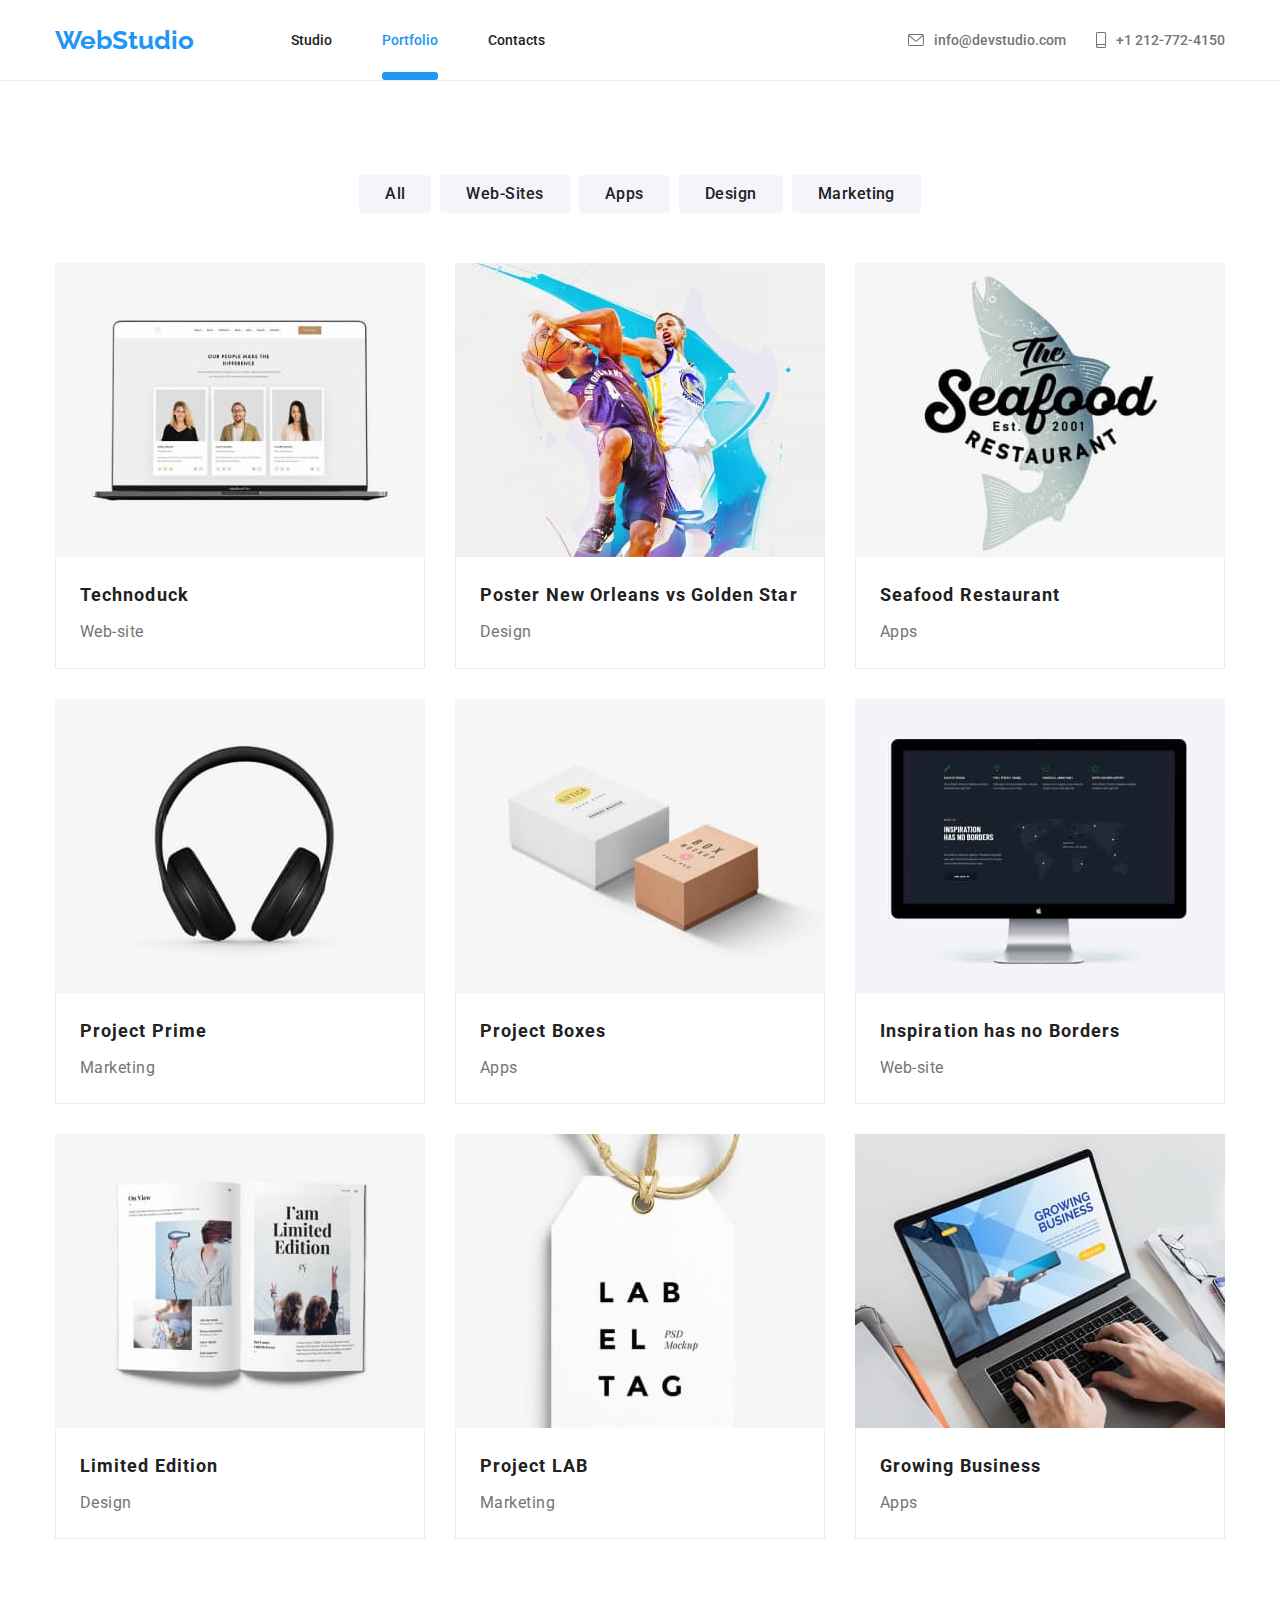
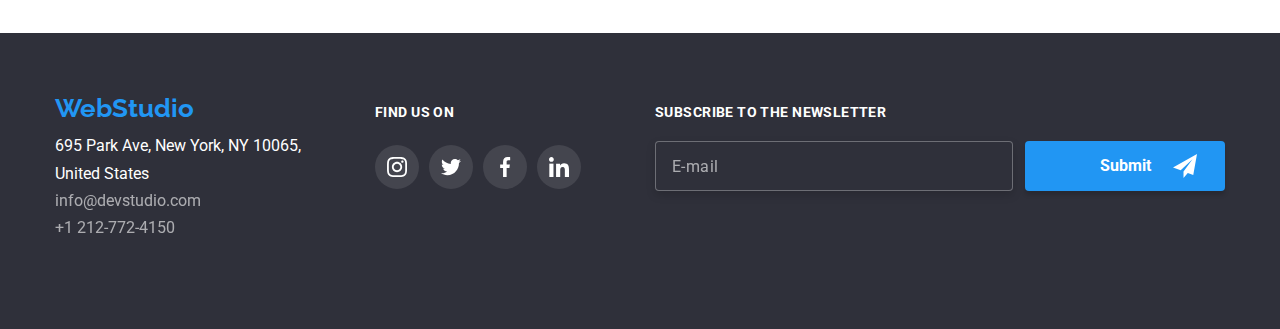
==== portfolio.html @ fef09143 "base" ====
<!DOCTYPE html>
<html lang="en">
  <head>
    <link
      rel="stylesheet"
      href="https://cdnjs.cloudflare.com/ajax/libs/modern-normalize/1.0.0/modern-normalize.min.css"
    />
    <meta charset="utf-8" />
    <title>Portfolio</title>
    <link rel="stylesheet" href="./css/main.min.css" />
  </head>
</html>
<body>
  <header class="header">
    <!-- HEADER -->
    <div class="container header__container">
      <a class="logo header__logo" href="index.html">WebStudio</a>
      <nav>
        <ul class="header__list">
          <li class="header__item">
            <a class="header__link" href="index.html" title="Studio">Studio</a>
          </li>
          <li class="header__item">
            <a
              class="header__link header__link--active"
              href="portfolio.html"
              title="Portfolio"
              >Portfolio</a
            >
          </li>
          <li class="header__item">
            <a class="header__link" href="#" title="Contacts">Contacts</a>
          </li>
        </ul>
      </nav>
      <ul class="contacts__list">
        <li class="contacts__item">
          <a class="contact__link" href="mailto:info@devstudio.com">
            <svg class="contact__icon envelope" width="16px" height="12px">
              <use href="./assets/images/svg-icons.svg#icon-envelope"></use>
            </svg>
            info@devstudio.com</a
          >
        </li>
        <li class="contacts__item">
          <a class="contact__link" href="tel:+12127724150">
            <svg class="contact__icon phone" width="10px" height="16px">
              <use href="./assets/images/svg-icons.svg#icon-smartphone"></use>
            </svg>
            +1 212-772-4150
          </a>
        </li>
      </ul>
    </div>
  </header>
  <main>
    <!-- PROJECT SECTION -->
    <section class="project__section">
      <div class="container">
        <ul class="project__button-list">
          <li class="project__button-item">
            <button class="project__button" type="button">All</button>
          </li>
          <li class="project__button-item">
            <button class="project__button" type="button">Web-Sites</button>
          </li>
          <li class="project__button-item">
            <button class="project__button" type="button">Apps</button>
          </li>
          <li class="project__button-item">
            <button class="project__button" type="button">Design</button>
          </li>
          <li class="project__button-item">
            <button class="project__button" type="button">Marketing</button>
          </li>
        </ul>
        <ul class="project__card-list">
          <li class="project__card-item">
            <div class="project__card-image">
              <img
                src="assets/images/c1technoduck.jpg"
                alt="laptop with profile pics"
                height="294"
                width="370"
              />
              <p class="project__card-overlay">
                Technoduck is a state-of-the-art coronavirus distribution
                platform. Companies use this platform for digital espionage and
                attacks on competitors' secure servers.
              </p>
            </div>

            <div class="project__text">
              <h3 class="project__name">Technoduck</h3>
              <p class="project__description">Web-site</p>
            </div>
          </li>

          <li class="project__card-item">
            <div class="project__card-image">
              <img
                src="assets/images/c2poster.jpg"
                alt="Art of two basketball players"
                height="294"
                width="370"
              />
              <p class="project__card-overlay">
                Technoduck is a state-of-the-art coronavirus distribution
                platform. Companies use this platform for digital espionage and
                attacks on competitors' secure servers.
              </p>
            </div>
            <div class="project__text">
              <h3 class="project__name">Poster New Orleans vs Golden Star</h3>
              <p class="project__description">Design</p>
            </div>
          </li>
          <li class="project__card-item">
            <div class="project__card-image">
              <img
                src="assets/images/c3seafood.jpg"
                alt="Fish Logo of a Seafood Restaurant"
                height="294"
                width="370"
              />
              <p class="project__card-overlay">
                Technoduck is a state-of-the-art coronavirus distribution
                platform. Companies use this platform for digital espionage and
                attacks on competitors' secure servers.
              </p>
            </div>
            <div class="project__text">
              <h3 class="project__name">Seafood Restaurant</h3>
              <p class="project__description">Apps</p>
            </div>
          </li>

          <li class="project__card-item">
            <div class="project__card-image">
              <img
                src="assets/images/d1project.jpg"
                alt="Headphones"
                height="294"
                width="370"
              />
              <p class="project__card-overlay">
                Technoduck is a state-of-the-art coronavirus distribution
                platform. Companies use this platform for digital espionage and
                attacks on competitors' secure servers.
              </p>
            </div>
            <div class="project__text">
              <h3 class="project__name">Project Prime</h3>
              <p class="project__description">Marketing</p>
            </div>
          </li>
          <li class="project__card-item">
            <div class="project__card-image">
              <img
                src="assets/images/d2project.jpg"
                alt="Boxes with customized Logos"
                height="294"
                width="370"
              />
              <p class="project__card-overlay">
                Technoduck is a state-of-the-art coronavirus distribution
                platform. Companies use this platform for digital espionage and
                attacks on competitors' secure servers.
              </p>
            </div>
            <div class="project__text">
              <h3 class="project__name">Project Boxes</h3>
              <p class="project__description">Apps</p>
            </div>
          </li>
          <li class="project__card-item">
            <div class="project__card-image">
              <img
                src="assets/images/d3inspiration.jpg"
                alt="Computer Monitor featuring website"
                height="294"
                width="370"
              />
              <p class="project__card-overlay">
                Technoduck is a state-of-the-art coronavirus distribution
                platform. Companies use this platform for digital espionage and
                attacks on competitors' secure servers.
              </p>
            </div>
            <div class="project__text">
              <h3 class="project__name">Inspiration has no Borders</h3>
              <p class="project__description">Web-site</p>
            </div>
          </li>

          <li class="project__card-item">
            <div class="project__card-image">
              <img
                src="assets/images/e1limited.jpg"
                alt="Magazine Entry"
                height="294"
                width="370"
              />
              <p class="project__card-overlay">
                Technoduck is a state-of-the-art coronavirus distribution
                platform. Companies use this platform for digital espionage and
                attacks on competitors' secure servers.
              </p>
            </div>
            <div class="project__text">
              <h3 class="project__name">Limited Edition</h3>
              <p class="project__description">Design</p>
            </div>
          </li>
          <li class="project__card-item">
            <div class="project__card-image">
              <img
                src="assets/images/e2project.jpg"
                alt="Label Tag"
                height="294"
                width="370"
              />
              <p class="project__card-overlay">
                Technoduck is a state-of-the-art coronavirus distribution
                platform. Companies use this platform for digital espionage and
                attacks on competitors' secure servers.
              </p>
            </div>
            <div class="project__text">
              <h3 class="project__name">Project LAB</h3>
              <p class="project__description">Marketing</p>
            </div>
          </li>
          <li class="project__card-item">
            <div class="project__card-image">
              <img
                src="assets/images/e3growing.jpg"
                alt="Laptop with hands typing"
                height="294"
                width="370"
              />
              <p class="project__card-overlay">
                Technoduck is a state-of-the-art coronavirus distribution
                platform. Companies use this platform for digital espionage and
                attacks on competitors' secure servers.
              </p>
            </div>
            <div class="project__text">
              <h3 class="project__name">Growing Business</h3>
              <p class="project__description">Apps</p>
            </div>
          </li>
        </ul>
      </div>
    </section>
  </main>
  <!-- FOOTER SECTION -->
  <footer class="footer">
    <div class="footer__sections container">
      <div class="footer__left">
        <a class="footer__logo" href="index.html">WebStudio</a>
        <address class="address">
          <ul class="address__list">
            <li class="address__item">
              <a
                class="address__link"
                href="https://goo.gl/maps/9Rd5TcPRFXRM2J766"
                target="blank"
              >
                695 Park Ave, New York, NY 10065,<br />
                United States
              </a>
            </li>
            <li class="address__item">
              <a class="address__contact" href="mailto:info@devstudio.com"
                >info@devstudio.com
              </a>
            </li>
            <li class="address__item">
              <a class="address__contact address__phone" href="tel:+1217724150">
                +1 212-772-4150</a
              >
            </li>
          </ul>
        </address>
      </div>
      <div class="footer__subsection footer__middle">
        <h3 class="footer__social-title">FIND US ON</h3>
        <ul class="footer__social-list">
          <li class="footer__social-item">
            <a class="footer__social-link" href="#">
              <svg class="footer__social-icon" width="20px" height="20px">
                <use
                  href="./assets/images/svg-icons.svg#icon-icon-instagram"
                ></use>
              </svg>
            </a>
          </li>
          <li class="footer__social-item">
            <a class="footer__social-link" href="#">
              <svg class="footer__social-icon" width="20px" height="20px">
                <use
                  href="./assets/images/svg-icons.svg#icon-icon-twitter"
                ></use>
              </svg>
            </a>
          </li>
          <li class="footer__social-item">
            <a class="footer__social-link" href="#">
              <svg class="footer__social-icon" width="20px" height="20px">
                <use
                  href="./assets/images/svg-icons.svg#icon-icon-facebook"
                ></use>
              </svg>
            </a>
          </li>
          <li class="footer__social-item">
            <a class="footer__social-link" href="#">
              <svg class="footer__social-icon" width="20px" height="20px">
                <use
                  href="./assets/images/svg-icons.svg#icon-icon-linkedin"
                ></use>
              </svg>
            </a>
          </li>
        </ul>
      </div>
      <div class="footer__right">
        <form>
          <label class="email__label" for="email__input">
            Subscribe to the Newsletter
          </label>
          <div class="email__items">
            <input
              id="email__input"
              class="email__input"
              type="email"
              name="email"
              placeholder="E-mail"
            />

            <button class="email__button" type="submit">
              Submit<svg class="email__svg" width="24px" height="24px">
                <use href="./assets/images/svg-icons.svg#icon-airplane"></use>
              </svg>
            </button>
          </div>
        </form>
      </div>
    </div>
  </footer>
</body>
---- css/main.min.css ----
@import"https://fonts.googleapis.com/css2?family=Raleway:wght@700&family=Roboto:wght@400;500;700;900&display=swap";.is-hidden{visibility:hidden;opacity:0;pointer-events:none}@keyframes modal-animation{0%{visibility:hidden;opacity:0;scale:0}100%{opacity:1;visibility:visible;scale:1}}.container{width:1200px;padding-left:15px;padding-right:15px;margin:0 auto}a:link:active{cursor:pointer}a:link{text-decoration:none}body{font-family:roboto}button:hover,button:focus{cursor:pointer}button{border-radius:4px}ul{list-style:none}*{padding:0;margin:0}img{max-width:100%;height:auto;display:block}.customers__title{font-family:roboto;font-style:normal;font-weight:700;font-size:36px;line-height:1.172;color:#212121;letter-spacing:.03em;text-align:center;display:block;margin-bottom:30px}.customers__icon{fill:currentColor}.customers__link{width:170px;height:92px;display:flex;border:solid 1px #afb1b8;border-radius:4px;color:#afb1b8;justify-content:center;align-items:center;transition-property:color,border-color;transition-duration:250ms;transition-timing-function:cubic-bezier(0.4, 0, 0.2, 1)}.customers__link:hover,.customers__link:focus{border-color:#2196f3;color:#2196f3}.features__subtitle{font-weight:700;line-height:1.172;text-transform:uppercase;letter-spacing:.03em;color:#212121;margin-bottom:10px}.features__description{color:#757575;font-weight:400;font-size:14px;line-height:1.714;letter-spacing:.03em}.footer__logo{color:#2196f3;font-family:raleway;font-size:26px;font-weight:700;line-height:1.174;display:block;margin-bottom:9px}.address__link{color:#fff;font-weight:400;line-height:1.71;font-family:roboto}.address__contact{color:#fff;opacity:.6;line-height:1.71;font-weight:400;font-family:roboto}.footer__social-title{color:#fff;font-family:roboto;font-weight:700;line-height:1.71em;letter-spacing:.03em;font-size:14px;font-style:normal;margin-bottom:20px}.footer__social-link{border-radius:50%;width:44px;height:44px;display:flex;justify-content:center;align-items:center;color:#fff;fill:currentColor;background:rgba(255,255,255,.1);transition-property:background-color;transition-duration:250ms;transition-timing-function:cubic-bezier(0.4, 0, 0.2, 1)}.footer__social-icon{fill:currentColor}.footer__social-link:hover,.footer__social-link:focus{background-color:#2196f3}.email__label{font-family:"Roboto";font-style:normal;font-weight:700;font-size:14px;line-height:1.1428571429;letter-spacing:.03em;text-transform:uppercase;color:#fff}.email__input{border:1px solid rgba(255,255,255,.3);filter:drop-shadow(0px 4px 4px rgba(0, 0, 0, 0.15));border-radius:4px;font-family:"Roboto";font-style:normal;font-weight:400;font-size:16px;line-height:1.25;display:flex;align-items:center;letter-spacing:.03em;background-color:#2f303a;box-sizing:border-box;margin-top:20px;width:358px;height:50px;padding-left:16px;outline:none;color:#fff}.email__input::placeholder{color:rgba(255,255,255,.6)}.email__button{margin-top:20px;margin-left:12px;width:200px;height:50px;background-color:#2196f3;border:none;box-shadow:0px 4px 4px rgba(0,0,0,.15);border-radius:4px;font-family:"Roboto";font-style:normal;font-weight:700;font-size:16px;line-height:1.875;color:#fff}.email__svg{fill:#fff;position:absolute;top:33px;left:518px}.email__button:hover,.email__button:focus{color:#2196f3;background-color:#f5f4fa;border:solid 1px #2196f3;fill:#2196f3}.email__button:hover>.email__svg{fill:#2196f3}.email__button:focus>.email__svg{fill:#2196f3}.contact__icon{stroke-width:0;stroke:currentColor}.header__logo{color:#2196f3;font-family:raleway;font-size:26px;font-weight:700;line-height:1.174;margin-right:97px;padding-top:24px;padding-bottom:24px;display:block}.header__link{color:#212121;font-size:14px;font-weight:500;line-height:1.172;padding-top:32px;padding-bottom:32px;display:block;transition-property:color;transition-duration:250ms;transition-timing-function:cubic-bezier(0.4, 0, 0.2, 1)}.header__link:hover,.header__link:focus{color:#2196f3}.header__link--active{color:#2196f3;position:relative}.header__link--active::after{content:" ";position:absolute;left:0;bottom:0;display:block;width:100%;height:8px;border-radius:3px;background-color:#2196f3}.contact__link{color:#757575;font-size:14px;font-weight:500;padding-top:32px;padding-bottom:32px;display:flex;align-items:center;transition-property:color;transition-duration:250ms;transition-timing-function:cubic-bezier(0.4, 0, 0.2, 1)}.contact__link:hover,.contact__link:focus{color:#2196f3}.contact__icon{fill:currentColor;margin-right:10px}.hero{padding:200px 0;background-image:linear-gradient(rgba(47, 48, 58, 0.4), rgba(47, 48, 58, 0.4)),url("../assets/images/herobackgroundimg.jpg");background-position:center;background-size:cover;background-repeat:no-repeat}.hero__title{font-weight:900;color:#fff;font-size:44px;line-height:1.36;letter-spacing:.06em;text-transform:uppercase;text-align:center;margin-bottom:30px}.hero__button{font-family:roboto;font-weight:700;background-color:#2196f3;color:#fff;font-size:16px;line-height:1.88;letter-spacing:.06em;margin:0 auto;display:block;padding:10px 20px;border:none;transition-property:background-color,color;transition-duration:250ms;transition-timing-function:cubic-bezier(0.4, 0, 0.2, 1);animation:modal-animation}.hero__button:click{animation-name:modal-animation;animation-duration:250ms;animation-timing-function:cubic-bezier(0.4, 0, 0.2, 1);animation:modal-animation}.hero__button:hover,.hero__button:focus{background-color:#fff;color:#2196f3}.modal__background{position:fixed;height:100vh;width:100vw;background:rgba(0,0,0,.2);top:0;left:0;animation-name:modal-animation}.modal{position:absolute;background-color:#fff;box-shadow:0px 1px 3px rgba(0,0,0,.12),0px 1px 1px rgba(0,0,0,.14),0px 2px 1px rgba(0,0,0,.2);border-radius:4px;width:528px;height:581px;top:50%;left:50%;transform:translate(-50%, -50%);animation-name:modal-animation;animation-duration:250ms;animation-timing-function:cubic-bezier(0.4, 0, 0.2, 1)}.modal__button{border:1px solid rgba(0,0,0,.1);border-radius:50%;width:30px;height:30px;color:#212121;background-color:#fff;position:absolute;top:8px;right:8px}.modal__button:hover,.modal__button:focus{cursor:pointer}.modal__button-icon{fill:#212121;left:22.22%;right:16.67%;top:16.67%;bottom:22.22%}.modal__form{position:relative}.modal__text{margin-top:40px;margin-left:40px;margin-bottom:12px;transform:translate -50%,-50%;font-family:roboto;font-weight:700;font-size:20px;line-height:1.15;letter-spacing:.03em;color:#212121}.modal__field{margin-left:40px;margin-bottom:10px}.modal__label{font-family:roboto;font-weight:400;font-size:12px;line-height:1.167;letter-spacing:.01em;color:#757575;display:block;margin-bottom:8px}.modal__wrapper{display:block;position:relative}.modal__box{border:1px solid rgba(33,33,33,.2);border-radius:4px;height:40px;width:448px;cursor:pointer;padding-left:42px;font-family:"Roboto";font-style:normal;font-weight:400;font-size:12px;line-height:.8571428571;color:#757575}.modal__box:hover,.modal__box:focus{border-color:#2196f3;outline:none}.modal__comment{border:1px solid rgba(33,33,33,.2);border-radius:4px;height:120px;width:448px;cursor:pointer;padding:15px 0 15px 15px;padding:12px 16px;font-family:"Roboto";font-style:normal;font-weight:400;font-size:12px;line-height:.8571428571;color:#757575;resize:none}.modal__comment:hover,.modal__comment:focus{border-color:#2196f3;outline:none}.modal__comment::placeholder{font-family:"Roboto";font-style:normal;font-weight:400;font-size:12px;line-height:.8571428571;color:#757575}.modal__icon{position:absolute;top:16px;left:12px;fill:#757575}.modal__box:hover+.modal__icon,.modal__box:focus+.modal__icon{fill:#2196f3}.modal__link{color:#2196f3;cursor:pointer}.modal__submit{padding:10px 55px;display:block;margin:20px auto 0;background-color:#2196f3;color:#fff;border:none;border-radius:4px;box-shadow:0px 4px 4px rgba(0,0,0,.15)}.modal__submit:hover,.modal__submit:focus{color:#fff;background-color:#2196f3;border:solid 1px #2196f3;cursor:pointer}.checkbox__wrapper{height:15px;width:16px;border:1px solid #757575;border-radius:2px;display:flex;align-items:center;justify-content:center;margin-right:10px}.checkbox{font-family:"Roboto";font-style:normal;font-weight:400;font-size:14px;line-height:1.7142857143;color:#757575;letter-spacing:.03em}.checkbox__hidden{position:absolute;width:1px;height:1px;margin:-1px;padding:0;overflow:hidden;border:0;clip:rect 0 0 0 0}.checkbox__text{display:flex;align-items:center}.checkbox__text:hover,.checkbox__text:focus{cursor:pointer}.checkbox__icon{fill:#fff}.checkbox__hidden:checked+.checkbox__text>.checkbox__wrapper{background-color:#2196f3;border:none}@keyframes modal-animation{0%{visibility:hidden;opacity:0;scale:0}100%{opacity:1;visibility:visible;scale:1}}.project__card-item{background-color:#fff;margin-left:30px;margin-top:30px;flex-basis:calc(33.3333333333% - 30px);transition-property:box-shadow;transition-duration:250ms;transition-timing-function:cubic-bezier(0.4, 0, 0.2, 1);position:relative}.project__card-item:hover,.project__card-item:focus{box-shadow:0px 1px 1px rgba(0,0,0,.12),0px 4px 4px rgba(0,0,0,.06),1px 4px 6px rgba(0,0,0,.16)}.project__text{padding:20px 24px;border-bottom:1px solid #ececec;border-left:1px solid #ececec;border-right:1px solid #ececec}.project__name{color:#212121;font-size:18px;line-height:2;letter-spacing:.06em;margin-bottom:4px}.project__description{font-size:16px;line-height:1.88;color:#757575;letter-spacing:.03em}.project__card-overlay{position:absolute;top:0;left:0;width:370px;height:294px;transform:translateY(295px);background-color:#2196f3;opacity:90%;color:#fff;font-family:roboto;font-weight:400;font-size:18px;line-height:1.56;letter-spacing:.03em;text-align:center;text-justify:center;padding-top:63px;padding-bottom:91px;padding-left:24px;padding-right:24px}.project__card-item:hover .project__card-overlay{transform:translateY(0px);transition:transform 350ms ease}.project__button{font-size:16px;font-weight:500;line-height:1.63;background-color:#f5f4fa;border:2px;color:#212121;font-family:roboto;letter-spacing:.03em;padding-top:6px;padding-bottom:6px;padding-left:26px;padding-right:26px;transition-property:box-shadow,background-color,color;transition-duration:250ms;transition-timing-function:cubic-bezier(0.4, 0, 0.2, 1)}.project__button:hover,.project__button:focus{background-color:#2196f3;color:#fff;box-shadow:0px 3px 1px rgba(0,0,0,.1),0px 1px 2px rgba(0,0,0,.08),0px 2px 2px rgba(0,0,0,.12)}.services__title{color:#212121;font-weight:700;font-size:36px;line-height:1.172;letter-spacing:.03em;display:block;text-align:center;margin-bottom:50px}.services-overlay__text{color:#fff;font-family:"Roboto";font-style:normal;font-weight:700;font-size:14px;line-height:1.14;letter-spacing:.03em;text-transform:uppercase;text-align:center}.team__title{color:#212121;font-weight:700;font-size:36px;line-height:1.172;letter-spacing:.03em;margin-bottom:50px;text-align:center}.team__name{color:#212121;font-weight:500;font-size:16px;line-height:1.172;letter-spacing:.03em;text-align:center;margin-top:30px;margin-bottom:10px}.team__work{font-size:16px;color:#757575;letter-spacing:.03em;text-align:center;margin-bottom:16px;background-color:#fff}.team__item{background-color:#fff;border-left:solid 1px #ececec;border-right:solid 1px #ececec;border-bottom:solid 1px #ececec;box-shadow:0px 1px 3px rgba(0,0,0,.12),0px 1px 1px rgba(0,0,0,.14),0px 2px 1px rgba(0,0,0,.2);border-bottom-left-radius:4px;border-bottom-right-radius:4px}.team__social-link{border-radius:50%;width:44px;height:44px;display:flex;justify-content:center;align-items:center;color:#afb1b8;fill:currentColor;transition-property:background-color,color;transition-duration:250ms;transition-timing-function:cubic-bezier(0.4, 0, 0.2, 1)}.team__social-link:hover,.team__social-link:focus{background-color:#2196f3;color:#fff}.team__social-icon:hover .team__social-icon:focus{fill:#fff}.customers{padding:94px 0}.customers__list{display:flex;justify-content:center}.customers__item:not(:last-child){margin-right:30px}.features{padding:94px 0}.features__list{display:flex}.features__item:not(:last-child){margin-right:30px}.features__icon-background{background-color:#f5f4fa;border-radius:4px;margin-bottom:30px}.features__icon{margin:25px 100px}.footer{background-color:#2f303a;padding:60px 0;display:flex;align-content:flex-start}.footer__left{display:block;align-content:flex-start}.address{font-style:normal;margin-bottom:27px;margin-right:0px}.footer__sections{display:flex;align-items:baseline}.footer__middle{margin-left:70px}.address__list{display:block;width:250px;margin:0px}.address__phone{display:block}.footer__social-list{display:flex}.footer__social-item:not(:last-child){margin-right:10px}.email__items{display:flex;position:relative}.footer__right{margin-left:auto}.header__container{display:flex;align-items:center}.header{background-color:#fff;border-bottom:1px solid #ececec}.header__list{display:flex}.header__item:not(:last-child){margin-right:50px}.contacts__list{margin-left:auto;display:flex}.contacts__item:not(:last-child){margin-right:30px}.project__section{padding:94px 0}.project__button-list{display:flex;margin-bottom:50px;justify-content:center}.project__button-item:not(:last-child){margin-right:9px}.project__card-list{display:flex;flex-wrap:wrap;margin-top:-30px;margin-left:-30px}.project__card-image{position:relative;width:370px;height:294px;overflow:hidden}.services{padding-bottom:94px}.services__list{display:flex}.services__item{justify-content:center;position:relative}.services__item:not(:last-child){margin-right:30px}.services-overlay__box{background-color:rgba(47,48,58,.8);width:370px;position:absolute;bottom:0px;padding-top:27px;padding-bottom:27px}.team{background-color:#f5f4fa;padding:94px 0}.team__social-list{display:flex}.team__item:not(:last-child){margin-right:30px}.team__social-list{display:flex;justify-content:center;margin-bottom:30px}.team__social-item:not(:last-child){margin-right:10px}/*# sourceMappingURL=main.min.css.map */
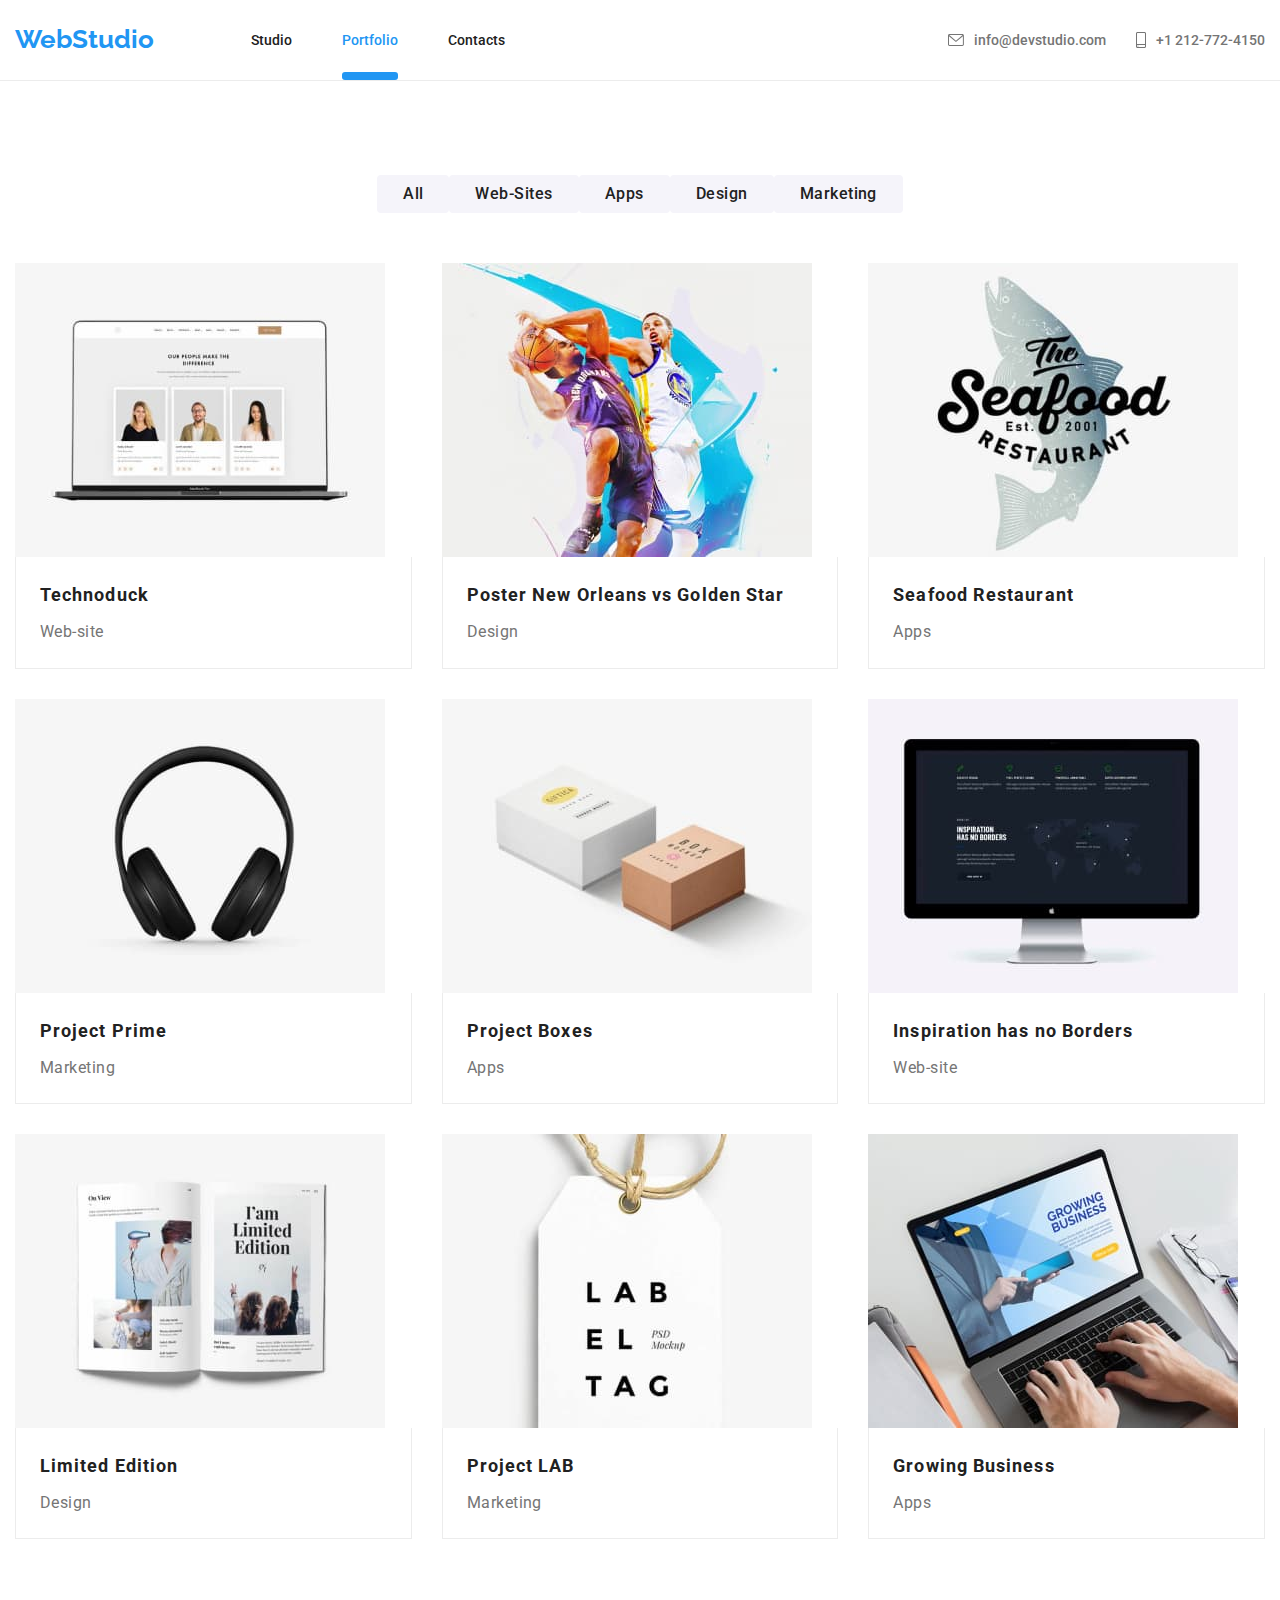
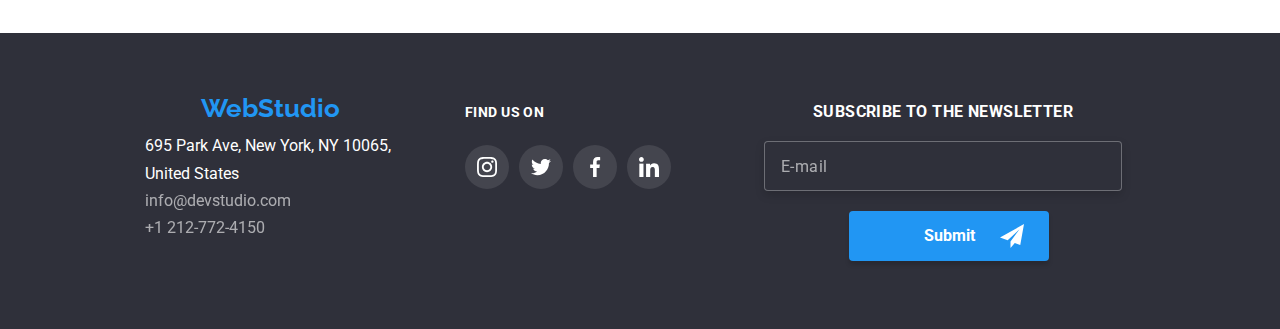
==== commit 675a25d6: "footer tablet corrected" ====
--- a/portfolio.html
+++ b/portfolio.html
@@ -8,6 +8,7 @@
     <meta charset="utf-8" />
     <title>Portfolio</title>
     <link rel="stylesheet" href="./css/main.min.css" />
+    <meta name="viewport" content="width=device-width" , initial-scale="1.0" />
   </head>
 </html>
 <body>
@@ -328,7 +329,7 @@
       <div class="footer__right">
         <form>
           <label class="email__label" for="email__input">
-            Subscribe to the Newsletter
+            <h3>Subscribe to the Newsletter</h3>
           </label>
           <div class="email__items">
             <input
--- a/css/main.min.css
+++ b/css/main.min.css
@@ -1 +1 @@
-@import"https://fonts.googleapis.com/css2?family=Raleway:wght@700&family=Roboto:wght@400;500;700;900&display=swap";.is-hidden{visibility:hidden;opacity:0;pointer-events:none}@keyframes modal-animation{0%{visibility:hidden;opacity:0;scale:0}100%{opacity:1;visibility:visible;scale:1}}.container{width:1200px;padding-left:15px;padding-right:15px;margin:0 auto}a:link:active{cursor:pointer}a:link{text-decoration:none}body{font-family:roboto}button:hover,button:focus{cursor:pointer}button{border-radius:4px}ul{list-style:none}*{padding:0;margin:0}img{max-width:100%;height:auto;display:block}.customers__title{font-family:roboto;font-style:normal;font-weight:700;font-size:36px;line-height:1.172;color:#212121;letter-spacing:.03em;text-align:center;display:block;margin-bottom:30px}.customers__icon{fill:currentColor}.customers__link{width:170px;height:92px;display:flex;border:solid 1px #afb1b8;border-radius:4px;color:#afb1b8;justify-content:center;align-items:center;transition-property:color,border-color;transition-duration:250ms;transition-timing-function:cubic-bezier(0.4, 0, 0.2, 1)}.customers__link:hover,.customers__link:focus{border-color:#2196f3;color:#2196f3}.features__subtitle{font-weight:700;line-height:1.172;text-transform:uppercase;letter-spacing:.03em;color:#212121;margin-bottom:10px}.features__description{color:#757575;font-weight:400;font-size:14px;line-height:1.714;letter-spacing:.03em}.footer__logo{color:#2196f3;font-family:raleway;font-size:26px;font-weight:700;line-height:1.174;display:block;margin-bottom:9px}.address__link{color:#fff;font-weight:400;line-height:1.71;font-family:roboto}.address__contact{color:#fff;opacity:.6;line-height:1.71;font-weight:400;font-family:roboto}.footer__social-title{color:#fff;font-family:roboto;font-weight:700;line-height:1.71em;letter-spacing:.03em;font-size:14px;font-style:normal;margin-bottom:20px}.footer__social-link{border-radius:50%;width:44px;height:44px;display:flex;justify-content:center;align-items:center;color:#fff;fill:currentColor;background:rgba(255,255,255,.1);transition-property:background-color;transition-duration:250ms;transition-timing-function:cubic-bezier(0.4, 0, 0.2, 1)}.footer__social-icon{fill:currentColor}.footer__social-link:hover,.footer__social-link:focus{background-color:#2196f3}.email__label{font-family:"Roboto";font-style:normal;font-weight:700;font-size:14px;line-height:1.1428571429;letter-spacing:.03em;text-transform:uppercase;color:#fff}.email__input{border:1px solid rgba(255,255,255,.3);filter:drop-shadow(0px 4px 4px rgba(0, 0, 0, 0.15));border-radius:4px;font-family:"Roboto";font-style:normal;font-weight:400;font-size:16px;line-height:1.25;display:flex;align-items:center;letter-spacing:.03em;background-color:#2f303a;box-sizing:border-box;margin-top:20px;width:358px;height:50px;padding-left:16px;outline:none;color:#fff}.email__input::placeholder{color:rgba(255,255,255,.6)}.email__button{margin-top:20px;margin-left:12px;width:200px;height:50px;background-color:#2196f3;border:none;box-shadow:0px 4px 4px rgba(0,0,0,.15);border-radius:4px;font-family:"Roboto";font-style:normal;font-weight:700;font-size:16px;line-height:1.875;color:#fff}.email__svg{fill:#fff;position:absolute;top:33px;left:518px}.email__button:hover,.email__button:focus{color:#2196f3;background-color:#f5f4fa;border:solid 1px #2196f3;fill:#2196f3}.email__button:hover>.email__svg{fill:#2196f3}.email__button:focus>.email__svg{fill:#2196f3}.contact__icon{stroke-width:0;stroke:currentColor}.header__logo{color:#2196f3;font-family:raleway;font-size:26px;font-weight:700;line-height:1.174;margin-right:97px;padding-top:24px;padding-bottom:24px;display:block}.header__link{color:#212121;font-size:14px;font-weight:500;line-height:1.172;padding-top:32px;padding-bottom:32px;display:block;transition-property:color;transition-duration:250ms;transition-timing-function:cubic-bezier(0.4, 0, 0.2, 1)}.header__link:hover,.header__link:focus{color:#2196f3}.header__link--active{color:#2196f3;position:relative}.header__link--active::after{content:" ";position:absolute;left:0;bottom:0;display:block;width:100%;height:8px;border-radius:3px;background-color:#2196f3}.contact__link{color:#757575;font-size:14px;font-weight:500;padding-top:32px;padding-bottom:32px;display:flex;align-items:center;transition-property:color;transition-duration:250ms;transition-timing-function:cubic-bezier(0.4, 0, 0.2, 1)}.contact__link:hover,.contact__link:focus{color:#2196f3}.contact__icon{fill:currentColor;margin-right:10px}.hero{padding:200px 0;background-image:linear-gradient(rgba(47, 48, 58, 0.4), rgba(47, 48, 58, 0.4)),url("../assets/images/herobackgroundimg.jpg");background-position:center;background-size:cover;background-repeat:no-repeat}.hero__title{font-weight:900;color:#fff;font-size:44px;line-height:1.36;letter-spacing:.06em;text-transform:uppercase;text-align:center;margin-bottom:30px}.hero__button{font-family:roboto;font-weight:700;background-color:#2196f3;color:#fff;font-size:16px;line-height:1.88;letter-spacing:.06em;margin:0 auto;display:block;padding:10px 20px;border:none;transition-property:background-color,color;transition-duration:250ms;transition-timing-function:cubic-bezier(0.4, 0, 0.2, 1);animation:modal-animation}.hero__button:click{animation-name:modal-animation;animation-duration:250ms;animation-timing-function:cubic-bezier(0.4, 0, 0.2, 1);animation:modal-animation}.hero__button:hover,.hero__button:focus{background-color:#fff;color:#2196f3}.modal__background{position:fixed;height:100vh;width:100vw;background:rgba(0,0,0,.2);top:0;left:0;animation-name:modal-animation}.modal{position:absolute;background-color:#fff;box-shadow:0px 1px 3px rgba(0,0,0,.12),0px 1px 1px rgba(0,0,0,.14),0px 2px 1px rgba(0,0,0,.2);border-radius:4px;width:528px;height:581px;top:50%;left:50%;transform:translate(-50%, -50%);animation-name:modal-animation;animation-duration:250ms;animation-timing-function:cubic-bezier(0.4, 0, 0.2, 1)}.modal__button{border:1px solid rgba(0,0,0,.1);border-radius:50%;width:30px;height:30px;color:#212121;background-color:#fff;position:absolute;top:8px;right:8px}.modal__button:hover,.modal__button:focus{cursor:pointer}.modal__button-icon{fill:#212121;left:22.22%;right:16.67%;top:16.67%;bottom:22.22%}.modal__form{position:relative}.modal__text{margin-top:40px;margin-left:40px;margin-bottom:12px;transform:translate -50%,-50%;font-family:roboto;font-weight:700;font-size:20px;line-height:1.15;letter-spacing:.03em;color:#212121}.modal__field{margin-left:40px;margin-bottom:10px}.modal__label{font-family:roboto;font-weight:400;font-size:12px;line-height:1.167;letter-spacing:.01em;color:#757575;display:block;margin-bottom:8px}.modal__wrapper{display:block;position:relative}.modal__box{border:1px solid rgba(33,33,33,.2);border-radius:4px;height:40px;width:448px;cursor:pointer;padding-left:42px;font-family:"Roboto";font-style:normal;font-weight:400;font-size:12px;line-height:.8571428571;color:#757575}.modal__box:hover,.modal__box:focus{border-color:#2196f3;outline:none}.modal__comment{border:1px solid rgba(33,33,33,.2);border-radius:4px;height:120px;width:448px;cursor:pointer;padding:15px 0 15px 15px;padding:12px 16px;font-family:"Roboto";font-style:normal;font-weight:400;font-size:12px;line-height:.8571428571;color:#757575;resize:none}.modal__comment:hover,.modal__comment:focus{border-color:#2196f3;outline:none}.modal__comment::placeholder{font-family:"Roboto";font-style:normal;font-weight:400;font-size:12px;line-height:.8571428571;color:#757575}.modal__icon{position:absolute;top:16px;left:12px;fill:#757575}.modal__box:hover+.modal__icon,.modal__box:focus+.modal__icon{fill:#2196f3}.modal__link{color:#2196f3;cursor:pointer}.modal__submit{padding:10px 55px;display:block;margin:20px auto 0;background-color:#2196f3;color:#fff;border:none;border-radius:4px;box-shadow:0px 4px 4px rgba(0,0,0,.15)}.modal__submit:hover,.modal__submit:focus{color:#fff;background-color:#2196f3;border:solid 1px #2196f3;cursor:pointer}.checkbox__wrapper{height:15px;width:16px;border:1px solid #757575;border-radius:2px;display:flex;align-items:center;justify-content:center;margin-right:10px}.checkbox{font-family:"Roboto";font-style:normal;font-weight:400;font-size:14px;line-height:1.7142857143;color:#757575;letter-spacing:.03em}.checkbox__hidden{position:absolute;width:1px;height:1px;margin:-1px;padding:0;overflow:hidden;border:0;clip:rect 0 0 0 0}.checkbox__text{display:flex;align-items:center}.checkbox__text:hover,.checkbox__text:focus{cursor:pointer}.checkbox__icon{fill:#fff}.checkbox__hidden:checked+.checkbox__text>.checkbox__wrapper{background-color:#2196f3;border:none}@keyframes modal-animation{0%{visibility:hidden;opacity:0;scale:0}100%{opacity:1;visibility:visible;scale:1}}.project__card-item{background-color:#fff;margin-left:30px;margin-top:30px;flex-basis:calc(33.3333333333% - 30px);transition-property:box-shadow;transition-duration:250ms;transition-timing-function:cubic-bezier(0.4, 0, 0.2, 1);position:relative}.project__card-item:hover,.project__card-item:focus{box-shadow:0px 1px 1px rgba(0,0,0,.12),0px 4px 4px rgba(0,0,0,.06),1px 4px 6px rgba(0,0,0,.16)}.project__text{padding:20px 24px;border-bottom:1px solid #ececec;border-left:1px solid #ececec;border-right:1px solid #ececec}.project__name{color:#212121;font-size:18px;line-height:2;letter-spacing:.06em;margin-bottom:4px}.project__description{font-size:16px;line-height:1.88;color:#757575;letter-spacing:.03em}.project__card-overlay{position:absolute;top:0;left:0;width:370px;height:294px;transform:translateY(295px);background-color:#2196f3;opacity:90%;color:#fff;font-family:roboto;font-weight:400;font-size:18px;line-height:1.56;letter-spacing:.03em;text-align:center;text-justify:center;padding-top:63px;padding-bottom:91px;padding-left:24px;padding-right:24px}.project__card-item:hover .project__card-overlay{transform:translateY(0px);transition:transform 350ms ease}.project__button{font-size:16px;font-weight:500;line-height:1.63;background-color:#f5f4fa;border:2px;color:#212121;font-family:roboto;letter-spacing:.03em;padding-top:6px;padding-bottom:6px;padding-left:26px;padding-right:26px;transition-property:box-shadow,background-color,color;transition-duration:250ms;transition-timing-function:cubic-bezier(0.4, 0, 0.2, 1)}.project__button:hover,.project__button:focus{background-color:#2196f3;color:#fff;box-shadow:0px 3px 1px rgba(0,0,0,.1),0px 1px 2px rgba(0,0,0,.08),0px 2px 2px rgba(0,0,0,.12)}.services__title{color:#212121;font-weight:700;font-size:36px;line-height:1.172;letter-spacing:.03em;display:block;text-align:center;margin-bottom:50px}.services-overlay__text{color:#fff;font-family:"Roboto";font-style:normal;font-weight:700;font-size:14px;line-height:1.14;letter-spacing:.03em;text-transform:uppercase;text-align:center}.team__title{color:#212121;font-weight:700;font-size:36px;line-height:1.172;letter-spacing:.03em;margin-bottom:50px;text-align:center}.team__name{color:#212121;font-weight:500;font-size:16px;line-height:1.172;letter-spacing:.03em;text-align:center;margin-top:30px;margin-bottom:10px}.team__work{font-size:16px;color:#757575;letter-spacing:.03em;text-align:center;margin-bottom:16px;background-color:#fff}.team__item{background-color:#fff;border-left:solid 1px #ececec;border-right:solid 1px #ececec;border-bottom:solid 1px #ececec;box-shadow:0px 1px 3px rgba(0,0,0,.12),0px 1px 1px rgba(0,0,0,.14),0px 2px 1px rgba(0,0,0,.2);border-bottom-left-radius:4px;border-bottom-right-radius:4px}.team__social-link{border-radius:50%;width:44px;height:44px;display:flex;justify-content:center;align-items:center;color:#afb1b8;fill:currentColor;transition-property:background-color,color;transition-duration:250ms;transition-timing-function:cubic-bezier(0.4, 0, 0.2, 1)}.team__social-link:hover,.team__social-link:focus{background-color:#2196f3;color:#fff}.team__social-icon:hover .team__social-icon:focus{fill:#fff}.customers{padding:94px 0}.customers__list{display:flex;justify-content:center}.customers__item:not(:last-child){margin-right:30px}.features{padding:94px 0}.features__list{display:flex}.features__item:not(:last-child){margin-right:30px}.features__icon-background{background-color:#f5f4fa;border-radius:4px;margin-bottom:30px}.features__icon{margin:25px 100px}.footer{background-color:#2f303a;padding:60px 0;display:flex;align-content:flex-start}.footer__left{display:block;align-content:flex-start}.address{font-style:normal;margin-bottom:27px;margin-right:0px}.footer__sections{display:flex;align-items:baseline}.footer__middle{margin-left:70px}.address__list{display:block;width:250px;margin:0px}.address__phone{display:block}.footer__social-list{display:flex}.footer__social-item:not(:last-child){margin-right:10px}.email__items{display:flex;position:relative}.footer__right{margin-left:auto}.header__container{display:flex;align-items:center}.header{background-color:#fff;border-bottom:1px solid #ececec}.header__list{display:flex}.header__item:not(:last-child){margin-right:50px}.contacts__list{margin-left:auto;display:flex}.contacts__item:not(:last-child){margin-right:30px}.project__section{padding:94px 0}.project__button-list{display:flex;margin-bottom:50px;justify-content:center}.project__button-item:not(:last-child){margin-right:9px}.project__card-list{display:flex;flex-wrap:wrap;margin-top:-30px;margin-left:-30px}.project__card-image{position:relative;width:370px;height:294px;overflow:hidden}.services{padding-bottom:94px}.services__list{display:flex}.services__item{justify-content:center;position:relative}.services__item:not(:last-child){margin-right:30px}.services-overlay__box{background-color:rgba(47,48,58,.8);width:370px;position:absolute;bottom:0px;padding-top:27px;padding-bottom:27px}.team{background-color:#f5f4fa;padding:94px 0}.team__social-list{display:flex}.team__item:not(:last-child){margin-right:30px}.team__social-list{display:flex;justify-content:center;margin-bottom:30px}.team__social-item:not(:last-child){margin-right:10px}/*# sourceMappingURL=main.min.css.map */+@import"https://fonts.googleapis.com/css2?family=Raleway:wght@700&family=Roboto:wght@400;500;700;900&display=swap";.is-hidden{visibility:hidden;opacity:0;pointer-events:none}@keyframes modal-animation{0%{visibility:hidden;opacity:0;scale:0}100%{opacity:1;visibility:visible;scale:1}}.container{padding-left:15px;padding-right:15px;margin:0 auto}@media screen and (min-width: 480px){.container{width:480 px}}@media screen and (min-width: 786px){.container{width:786 px}}@media screen and (min-width: 1200px){.container{width:1200 px}}a:link:active{cursor:pointer}a:link{text-decoration:none}body{font-family:roboto}button:hover,button:focus{cursor:pointer}button{border-radius:4px}ul{list-style:none}*{padding:0;margin:0}img{max-width:100%;height:auto;display:block}.customers__title{font-family:roboto;font-style:normal;font-weight:700;font-size:36px;line-height:1.172;color:#212121;letter-spacing:.03em;text-align:center;display:block;margin-bottom:30px}.customers__icon{fill:currentColor}.customers__link{width:170px;height:92px;display:flex;border:solid 1px #afb1b8;border-radius:4px;color:#afb1b8;justify-content:center;align-items:center;transition-property:color,border-color;transition-duration:250ms;transition-timing-function:cubic-bezier(0.4, 0, 0.2, 1)}.customers__link:hover,.customers__link:focus{border-color:#2196f3;color:#2196f3}.features__subtitle{font-weight:700;line-height:1.172;text-transform:uppercase;letter-spacing:.03em;color:#212121;margin-bottom:10px}.features__description{color:#757575;font-weight:400;font-size:14px;line-height:1.714;letter-spacing:.03em}.footer__logo{color:#2196f3;font-family:raleway;font-size:26px;font-weight:700;line-height:1.174;display:block;margin-bottom:9px}.address__link{color:#fff;font-weight:400;line-height:1.71;font-family:roboto}.address__contact{color:#fff;opacity:.6;line-height:1.71;font-weight:400;font-family:roboto}.footer__social-title{color:#fff;font-family:roboto;font-weight:700;line-height:1.71em;letter-spacing:.03em;font-size:14px;font-style:normal;margin-bottom:20px}.footer__social-link{border-radius:50%;width:44px;height:44px;display:flex;justify-content:center;align-items:center;color:#fff;fill:currentColor;background:rgba(255,255,255,.1);transition-property:background-color;transition-duration:250ms;transition-timing-function:cubic-bezier(0.4, 0, 0.2, 1)}.footer__social-link:hover,.footer__social-link:focus{background-color:#2196f3}.footer__social-icon{fill:currentColor}.email__label{font-family:"Roboto";font-style:normal;font-weight:700;font-size:14px;line-height:1.1428571429;letter-spacing:.03em;text-transform:uppercase;color:#fff}.email__input{border:1px solid rgba(255,255,255,.3);filter:drop-shadow(0px 4px 4px rgba(0, 0, 0, 0.15));border-radius:4px;font-family:"Roboto";font-style:normal;font-weight:400;font-size:16px;line-height:1.25;display:flex;align-items:center;letter-spacing:.03em;background-color:#2f303a;box-sizing:border-box;margin-top:20px;width:358px;height:50px;padding-left:16px;outline:none;color:#fff}.email__input::placeholder{color:rgba(255,255,255,.6)}.email__button{margin-top:20px;margin-left:12px;width:200px;height:50px;background-color:#2196f3;border:none;box-shadow:0px 4px 4px rgba(0,0,0,.15);border-radius:4px;font-family:"Roboto";font-style:normal;font-weight:700;font-size:16px;line-height:1.875;color:#fff;position:relative}.email__button:hover,.email__button:focus{color:#2196f3;background-color:#f5f4fa;border:solid 1px #2196f3;fill:#2196f3}.email__button:hover>.email__svg{fill:#2196f3}.email__button:focus>.email__svg{fill:#2196f3}.contact__icon{stroke-width:0;stroke:currentColor;fill:currentColor;margin-right:10px}.header__logo{color:#2196f3;font-family:raleway;font-size:26px;font-weight:700;line-height:1.174;margin-right:97px;padding-top:24px;padding-bottom:24px;display:block}.header__link{color:#212121;font-size:14px;font-weight:500;line-height:1.172;padding-top:32px;padding-bottom:32px;display:block;transition-property:color;transition-duration:250ms;transition-timing-function:cubic-bezier(0.4, 0, 0.2, 1)}.header__link:hover,.header__link:focus{color:#2196f3}.header__link--active{color:#2196f3;position:relative}.header__link--active::after{content:" ";position:absolute;left:0;bottom:0;display:block;width:100%;height:8px;border-radius:3px;background-color:#2196f3}.hero{padding:200px 0;background-image:linear-gradient(rgba(47, 48, 58, 0.4), rgba(47, 48, 58, 0.4)),url("../assets/images/herobackgroundimg.jpg");background-position:center;background-size:cover;background-repeat:no-repeat}.hero__title{font-weight:900;color:#fff;font-size:44px;line-height:1.36;letter-spacing:.06em;text-transform:uppercase;text-align:center;margin-bottom:30px}.hero__button{font-family:roboto;font-weight:700;background-color:#2196f3;color:#fff;font-size:16px;line-height:1.88;letter-spacing:.06em;margin:0 auto;display:block;padding:10px 20px;border:none;transition-property:background-color,color;transition-duration:250ms;transition-timing-function:cubic-bezier(0.4, 0, 0.2, 1);animation:modal-animation}.hero__button:hover,.hero__button:focus{background-color:#fff;color:#2196f3}.hero__button:click{animation-name:modal-animation;animation-duration:250ms;animation-timing-function:cubic-bezier(0.4, 0, 0.2, 1);animation:modal-animation}.modal__background{position:fixed;height:100vh;width:100vw;background:rgba(0,0,0,.2);top:0;left:0;animation-name:modal-animation}.modal{position:absolute;background-color:#fff;box-shadow:0px 1px 3px rgba(0,0,0,.12),0px 1px 1px rgba(0,0,0,.14),0px 2px 1px rgba(0,0,0,.2);border-radius:4px;width:528px;height:581px;top:50%;left:50%;transform:translate(-50%, -50%);animation-name:modal-animation;animation-duration:250ms;animation-timing-function:cubic-bezier(0.4, 0, 0.2, 1)}.modal__button{border:1px solid rgba(0,0,0,.1);border-radius:50%;width:30px;height:30px;color:#212121;background-color:#fff;position:absolute;top:8px;right:8px}.modal__button:hover,.modal__button:focus{cursor:pointer}.modal__button-icon{fill:#212121;left:22.22%;right:16.67%;top:16.67%;bottom:22.22%}.modal__form{position:relative}.modal__text{margin-top:40px;margin-left:40px;margin-bottom:12px;transform:translate -50%,-50%;font-family:roboto;font-weight:700;font-size:20px;line-height:1.15;letter-spacing:.03em;color:#212121}.modal__field{margin-left:40px;margin-bottom:10px}.modal__label{font-family:roboto;font-weight:400;font-size:12px;line-height:1.167;letter-spacing:.01em;color:#757575;display:block;margin-bottom:8px}.modal__wrapper{display:block;position:relative}.modal__box{border:1px solid rgba(33,33,33,.2);border-radius:4px;height:40px;width:448px;cursor:pointer;padding-left:42px;font-family:"Roboto";font-style:normal;font-weight:400;font-size:12px;line-height:.8571428571;color:#757575}.modal__box:hover,.modal__box:focus{border-color:#2196f3;outline:none}.modal__box:hover+.modal__icon,.modal__box:focus+.modal__icon{fill:#2196f3}.modal__comment{border:1px solid rgba(33,33,33,.2);border-radius:4px;height:120px;width:448px;cursor:pointer;padding:15px 0 15px 15px;padding:12px 16px;font-family:"Roboto";font-style:normal;font-weight:400;font-size:12px;line-height:.8571428571;color:#757575;resize:none}.modal__comment:hover,.modal__comment:focus{border-color:#2196f3;outline:none}.modal__comment::placeholder{font-family:"Roboto";font-style:normal;font-weight:400;font-size:12px;line-height:.8571428571;color:#757575}.modal__icon{position:absolute;top:16px;left:12px;fill:#757575}.modal__link{color:#2196f3;cursor:pointer}.modal__submit{padding:10px 55px;display:block;margin:20px auto 0;background-color:#2196f3;color:#fff;border:none;border-radius:4px;box-shadow:0px 4px 4px rgba(0,0,0,.15)}.modal__submit:hover,.modal__submit:focus{color:#fff;background-color:#2196f3;border:solid 1px #2196f3;cursor:pointer}.checkbox__wrapper{height:15px;width:16px;border:1px solid #757575;border-radius:2px;display:flex;align-items:center;justify-content:center;margin-right:10px}.checkbox{font-family:"Roboto";font-style:normal;font-weight:400;font-size:14px;line-height:1.7142857143;color:#757575;letter-spacing:.03em}.checkbox__hidden{position:absolute;width:1px;height:1px;margin:-1px;padding:0;overflow:hidden;border:0;clip:rect 0 0 0 0}.checkbox__hidden:checked+.checkbox__text>.checkbox__wrapper{background-color:#2196f3;border:none}.checkbox__text{display:flex;align-items:center}.checkbox__text:hover,.checkbox__text:focus{cursor:pointer}.checkbox__icon{fill:#fff}@keyframes modal-animation{0%{visibility:hidden;opacity:0;scale:0}100%{opacity:1;visibility:visible;scale:1}}.project__card-item{background-color:#fff;margin-left:30px;margin-top:30px;flex-basis:calc(33.3333333333% - 30px);transition-property:box-shadow;transition-duration:250ms;transition-timing-function:cubic-bezier(0.4, 0, 0.2, 1);position:relative}.project__card-item:hover,.project__card-item:focus{box-shadow:0px 1px 1px rgba(0,0,0,.12),0px 4px 4px rgba(0,0,0,.06),1px 4px 6px rgba(0,0,0,.16)}.project__card-item:hover{transform:translateY(0px);transition:transform 350ms ease}.project__text{padding:20px 24px;border-bottom:1px solid #ececec;border-left:1px solid #ececec;border-right:1px solid #ececec}.project__name{color:#212121;font-size:18px;line-height:2;letter-spacing:.06em;margin-bottom:4px}.project__description{font-size:16px;line-height:1.88;color:#757575;letter-spacing:.03em}.project__card-overlay{position:absolute;top:0;left:0;width:370px;height:294px;transform:translateY(295px);background-color:#2196f3;opacity:90%;color:#fff;font-family:roboto;font-weight:400;font-size:18px;line-height:1.56;letter-spacing:.03em;text-align:center;text-justify:center;padding-top:63px;padding-bottom:91px;padding-left:24px;padding-right:24px}.project__card-overlay:hover{transform:translateY(0px);transition:transform 350ms ease}.project__button{font-size:16px;font-weight:500;line-height:1.63;background-color:#f5f4fa;border:2px;color:#212121;font-family:roboto;letter-spacing:.03em;padding-top:6px;padding-bottom:6px;padding-left:26px;padding-right:26px;transition-property:box-shadow,background-color,color;transition-duration:250ms;transition-timing-function:cubic-bezier(0.4, 0, 0.2, 1)}.project__button:hover,.project__button:focus{background-color:#2196f3;color:#fff;box-shadow:0px 3px 1px rgba(0,0,0,.1),0px 1px 2px rgba(0,0,0,.08),0px 2px 2px rgba(0,0,0,.12)}.services__title{display:none}@media screen and (min-width: 1200px){.services__title{color:#212121;font-weight:700;font-size:36px;line-height:1.172;letter-spacing:.03em;display:block;text-align:center;margin-bottom:50px}}.services-overlay__text{color:#fff;font-family:"Roboto";font-style:normal;font-weight:700;font-size:14px;line-height:1.14;letter-spacing:.03em;text-transform:uppercase;text-align:center}.team__title{color:#212121;font-weight:700;font-size:36px;line-height:1.172;letter-spacing:.03em;margin-bottom:50px;text-align:center}.team__name{color:#212121;font-weight:500;font-size:16px;line-height:1.172;letter-spacing:.03em;text-align:center;margin-top:30px;margin-bottom:10px}.team__work{font-size:16px;color:#757575;letter-spacing:.03em;text-align:center;margin-bottom:16px;background-color:#fff}.team__item{background-color:#fff;border-left:solid 1px #ececec;border-right:solid 1px #ececec;border-bottom:solid 1px #ececec;box-shadow:0px 1px 3px rgba(0,0,0,.12),0px 1px 1px rgba(0,0,0,.14),0px 2px 1px rgba(0,0,0,.2);border-bottom-left-radius:4px;border-bottom-right-radius:4px}.team__social-link{border-radius:50%;width:44px;height:44px;display:flex;justify-content:center;align-items:center;color:#afb1b8;fill:currentColor;transition-property:background-color,color;transition-duration:250ms;transition-timing-function:cubic-bezier(0.4, 0, 0.2, 1)}.team__social-link:hover,.team__social-link:focus{background-color:#2196f3;color:#fff}.team__social-icon:hover .team__social-icon:focus{fill:#fff}.customers{padding:94px 0}.customers__list{display:flex;flex-wrap:wrap;justify-content:center}@media screen and (min-width: 1200px){.customers__list{display:flex;justify-content:center}}.customers__item{margin-top:30px}@media screen and (min-width: 480px){.customers__item:not(:last-child){margin-right:30px;margin-top:30px}}@media screen and (min-width: 786px){.customers__item:not:nth-child(n-3){margin-right:30px}}.features{padding:94px 0}@media screen and (min-width: 786px){.features__list{display:flex;flex-wrap:wrap;justify-content:center;align-items:center}}@media screen and (min-width: 1200px){.features__list{display:flex}}@media screen and (min-width: 786px){.features__item{width:354px}}@media screen and (min-width: 1200px){.features__item:not(:last-child){margin-right:30px}}@media screen and (min-width: 1200px){.features__item{width:270px}}@media screen and (min-width: 786px){.features__item:nth-child(odd){margin-right:30px;margin-bottom:30px}}.features__icon{margin:25px 100px;display:flex;align-items:center;justify-content:center}.features__icon-background{background-color:#f5f4fa;border-radius:4px;margin-bottom:30px;display:flex;align-items:center;justify-content:center}.footer{background-color:#2f303a;padding:60px 0;display:flex;flex-wrap:wrap;align-content:flex-start}.footer__left{display:block;align-content:flex-start;text-align:center;align-items:center;justify-items:center}@media screen and (min-width: 1200px){.footer__left{text-align:left}}.address{font-style:normal;margin-bottom:27px;margin-right:0px}.footer__sections{display:flex;flex-direction:column}@media screen and (min-width: 786px){.footer__sections{display:flex;flex-direction:row;flex-wrap:wrap;align-items:baseline;padding-left:76px;padding-right:89px;justify-content:space-evenly}}@media screen and (min-width: 1200px){.footer__sections{flex-direction:row;flex-wrap:nowrap;justify-content:center}}.footer__middle{margin-left:70px}@media screen and (min-width: 1200px){.footer__middle{margin-right:93px}}.address__list{display:block;width:250px;margin:0px}.address__phone{display:block}.footer__social-list{display:flex}.footer__social-item:not(:last-child){margin-right:10px}.footer__social-title{text-align:center}@media screen and (min-width: 1200px){.footer__social-title{text-align:left}}.email__items{display:flex;flex-direction:column;position:relative;justify-content:center;align-items:center;text-align:center}.footer__right{text-align:center}@media screen and (min-width: 1200px){.footer__right{margin-left:auto}}.email__svg{fill:#fff;position:absolute;right:25px;top:13px}.header{background-color:#fff;border-bottom:1px solid #ececec}.header__container{display:flex;position:relative}@media screen and (max-width: 480px){.header__container{margin-right:auto}}.header__item:not(:last-child){margin-right:50px}.contacts__list{margin-left:auto}@media screen and (max-width: 480px){.contacts__list{display:none}}@media(min-width: 786px){.contacts__list{display:block;margin-top:21px;margin-bottom:11px}}@media screen and (min-width: 1200px){.contacts__list{display:flex;margin-top:0;margin-bottom:0}}.contacts__item:not(:last-child){margin-right:30px}.contact__link{color:#757575;font-size:14px;font-weight:500;display:flex;align-items:center;transition-property:color;transition-duration:250ms;transition-timing-function:cubic-bezier(0.4, 0, 0.2, 1)}.contact__link:hover,.contact__link:focus{color:#2196f3}@media screen and (min-width: 786px){.contact__link{padding-bottom:10px;padding-top:0}}@media screen and (min-width: 1200px){.contact__link{padding-top:32px;padding-bottom:32px}}.header__list{display:none}@media screen and (min-width: 480px){.header__list{display:flex}}.menu{display:none}@media screen and (max-width: 480px){.menu{display:block;fill:#212121;position:absolute;right:22px;top:30%;bottom:63.33%}}.menu:hover{display:none}@media screen and (max-width: 480px){.menu:hover{display:block;fill:#2196f3;position:absolute;left:20%;right:80%;top:30%;bottom:63.33%}}.project__section{padding:94px 0}.project__button-list{display:flex;margin-bottom:50px;justify-content:center}.project__button:not(:last-child){margin-right:9px}.project__card-list{display:flex;flex-wrap:wrap;margin-top:-30px;margin-left:-30px}.project__card-image{position:relative;width:370px;height:294px;overflow:hidden}.services{padding-bottom:94px}.services__list{display:none}@media screen and (min-width: 1200px){.services__list{display:flex;align-items:center;justify-content:center}}.services__item{justify-content:center;position:relative}.services__item:not(:last-child){margin-right:30px}.services-overlay__box{background-color:rgba(47,48,58,.8)}@media screen and (min-width: 1200px){.services-overlay__box{width:370px;position:absolute;bottom:0px;padding-top:27px;padding-bottom:27px}}.team{background-color:#f5f4fa;padding:94px 0}.team__social-list{display:flex;flex-wrap:wrap;justify-content:center}@media screen and (min-width: 1200px){.team__social-list{display:flex;justify-content:center;margin-bottom:30px}}.team__item{margin-top:30px}@media screen and (min-width: 1200px){.team__item:not(:last-child){margin-right:30px}}@media screen and (min-width: 786px){.team__item:nth-child(n-2){margin-right:30px}}.team__social-item:not(:last-child){margin-right:10px}/*# sourceMappingURL=main.min.css.map */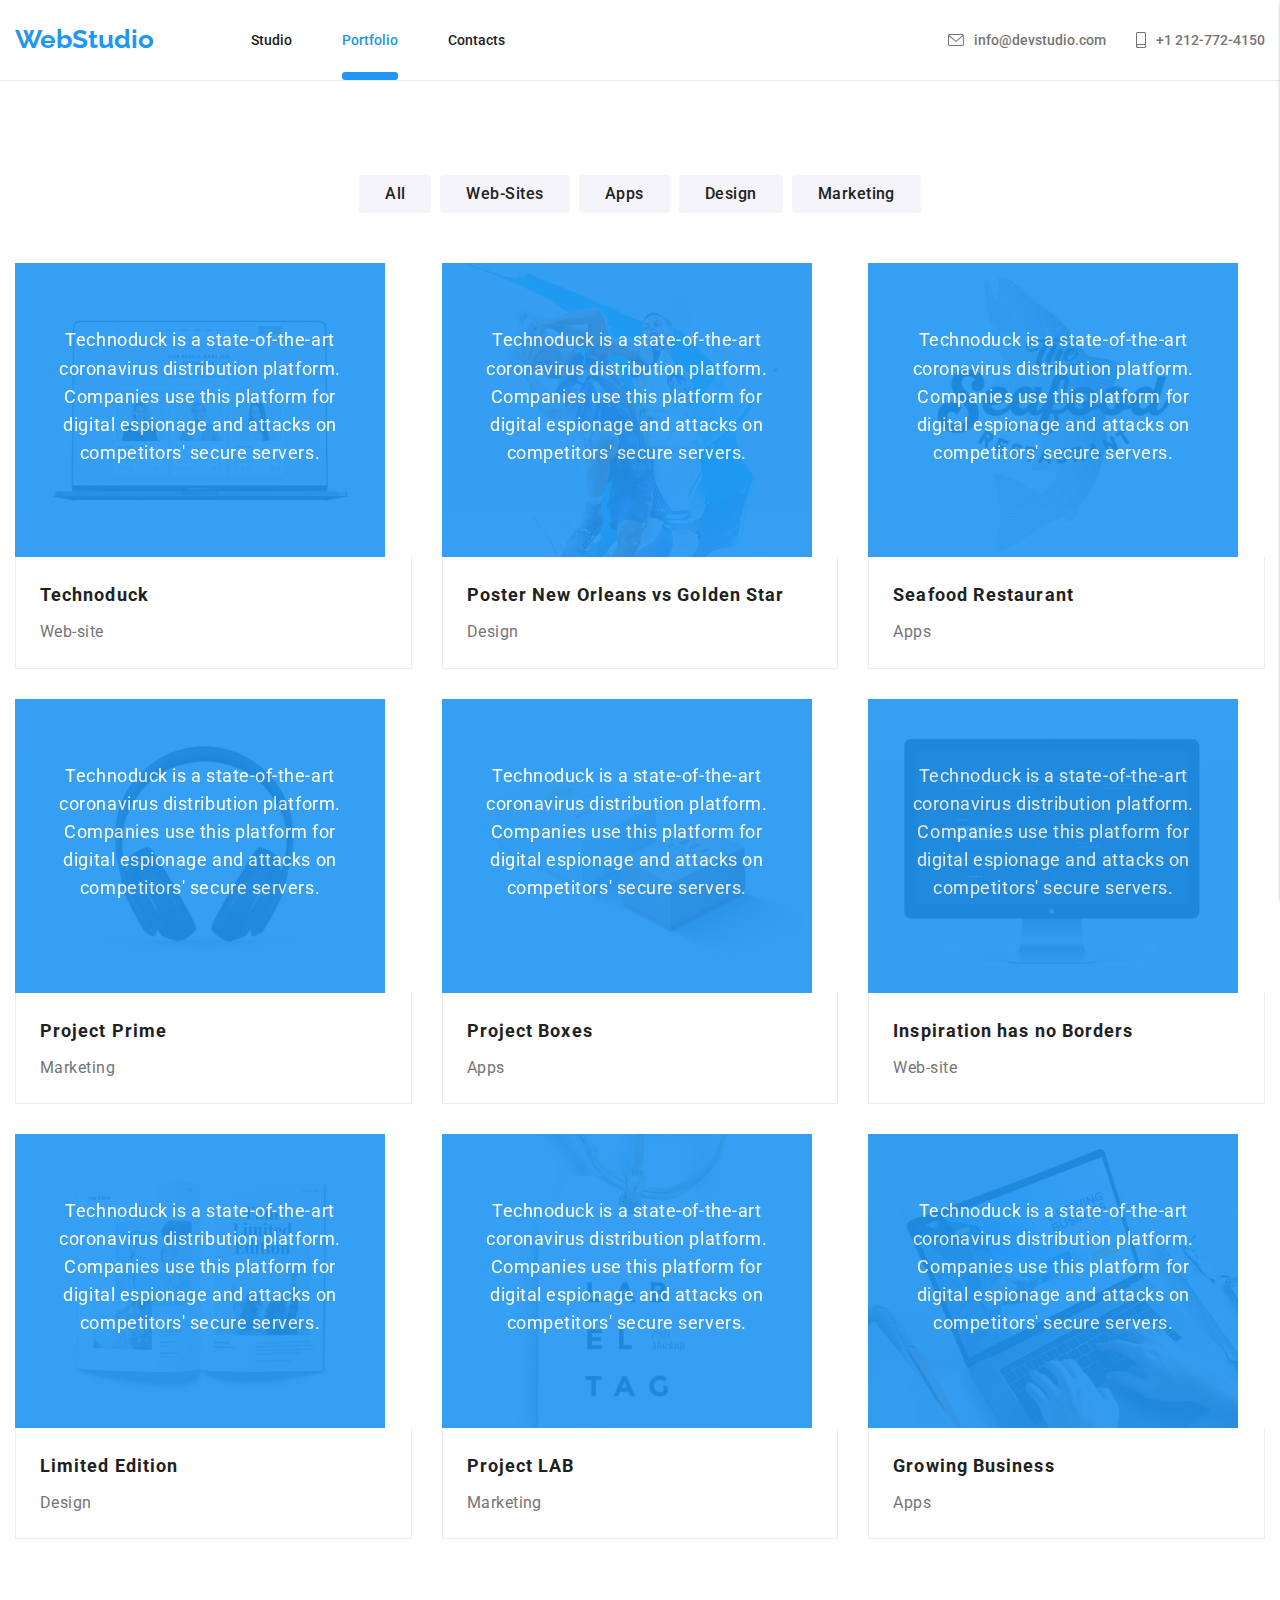
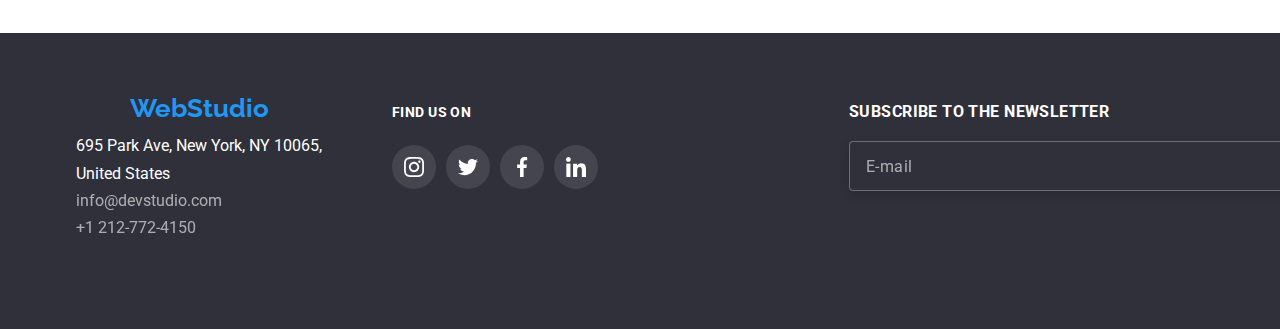
==== commit 9869a473: "Update portfolio.html" ====
--- a/portfolio.html
+++ b/portfolio.html
@@ -52,6 +52,55 @@
           </a>
         </li>
       </ul>
+      <button type="button" class="button__remove menu js-open-menu">
+        <svg width="16px" height="24px">
+          <use href="./assets/images/svg-icons.svg#icon-menu"></use>
+        </svg>
+      </button>
+      <div class="menu__container js-menu-container">
+        <button class="js-close-menu" type="button">
+          <svg class="modal__button-icon" width="18" height="18">
+            <use href="./assets/images/svg-icons.svg#icon-x"></use>
+          </svg>
+        </button>
+        <ul class="menu__contacts">
+          <li>
+            <a class="menu__contacts-text" href="index.html">Studio</a>
+          </li>
+          <li>
+            <a class="menu__contacts-text" href="portfolio.html">Portfolio</a>
+          </li>
+          <li>
+            <a class="menu__contacts-text" href="#">Contacts</a>
+          </li>
+        </ul>
+        <ul class="menu__contact-link">
+          <li>
+            <a class="menu__phone" href="tel:+380961111111"
+              >+38 096 111 11 11</a
+            >
+          </li>
+          <li>
+            <a class="menu__email" href="mailto:info@devstudio.com"
+              >info@devstudio.com</a
+            >
+          </li>
+        </ul>
+        <ul class="menu__socials">
+          <li class="menu__socials-link">
+            <a class="menu__link" href="#"> Instagram </a>
+          </li>
+          <li class="menu__socials-link">
+            <a class="menu__link" href="#"> Twitter </a>
+          </li>
+          <li class="menu__socials-link">
+            <a class="menu__link" href="#"> Facebook </a>
+          </li>
+          <li class="menu__socials-link">
+            <a class="menu__link" href="#"> LinkedIn </a>
+          </li>
+        </ul>
+      </div>
     </div>
   </header>
   <main>
--- a/css/main.min.css
+++ b/css/main.min.css
@@ -1 +1 @@
-@import"https://fonts.googleapis.com/css2?family=Raleway:wght@700&family=Roboto:wght@400;500;700;900&display=swap";.is-hidden{visibility:hidden;opacity:0;pointer-events:none}@keyframes modal-animation{0%{visibility:hidden;opacity:0;scale:0}100%{opacity:1;visibility:visible;scale:1}}.container{padding-left:15px;padding-right:15px;margin:0 auto}@media screen and (min-width: 480px){.container{width:480 px}}@media screen and (min-width: 786px){.container{width:786 px}}@media screen and (min-width: 1200px){.container{width:1200 px}}a:link:active{cursor:pointer}a:link{text-decoration:none}body{font-family:roboto}button:hover,button:focus{cursor:pointer}button{border-radius:4px}ul{list-style:none}*{padding:0;margin:0}img{max-width:100%;height:auto;display:block}.customers__title{font-family:roboto;font-style:normal;font-weight:700;font-size:36px;line-height:1.172;color:#212121;letter-spacing:.03em;text-align:center;display:block;margin-bottom:30px}.customers__icon{fill:currentColor}.customers__link{width:170px;height:92px;display:flex;border:solid 1px #afb1b8;border-radius:4px;color:#afb1b8;justify-content:center;align-items:center;transition-property:color,border-color;transition-duration:250ms;transition-timing-function:cubic-bezier(0.4, 0, 0.2, 1)}.customers__link:hover,.customers__link:focus{border-color:#2196f3;color:#2196f3}.features__subtitle{font-weight:700;line-height:1.172;text-transform:uppercase;letter-spacing:.03em;color:#212121;margin-bottom:10px}.features__description{color:#757575;font-weight:400;font-size:14px;line-height:1.714;letter-spacing:.03em}.footer__logo{color:#2196f3;font-family:raleway;font-size:26px;font-weight:700;line-height:1.174;display:block;margin-bottom:9px}.address__link{color:#fff;font-weight:400;line-height:1.71;font-family:roboto}.address__contact{color:#fff;opacity:.6;line-height:1.71;font-weight:400;font-family:roboto}.footer__social-title{color:#fff;font-family:roboto;font-weight:700;line-height:1.71em;letter-spacing:.03em;font-size:14px;font-style:normal;margin-bottom:20px}.footer__social-link{border-radius:50%;width:44px;height:44px;display:flex;justify-content:center;align-items:center;color:#fff;fill:currentColor;background:rgba(255,255,255,.1);transition-property:background-color;transition-duration:250ms;transition-timing-function:cubic-bezier(0.4, 0, 0.2, 1)}.footer__social-link:hover,.footer__social-link:focus{background-color:#2196f3}.footer__social-icon{fill:currentColor}.email__label{font-family:"Roboto";font-style:normal;font-weight:700;font-size:14px;line-height:1.1428571429;letter-spacing:.03em;text-transform:uppercase;color:#fff}.email__input{border:1px solid rgba(255,255,255,.3);filter:drop-shadow(0px 4px 4px rgba(0, 0, 0, 0.15));border-radius:4px;font-family:"Roboto";font-style:normal;font-weight:400;font-size:16px;line-height:1.25;display:flex;align-items:center;letter-spacing:.03em;background-color:#2f303a;box-sizing:border-box;margin-top:20px;width:358px;height:50px;padding-left:16px;outline:none;color:#fff}.email__input::placeholder{color:rgba(255,255,255,.6)}.email__button{margin-top:20px;margin-left:12px;width:200px;height:50px;background-color:#2196f3;border:none;box-shadow:0px 4px 4px rgba(0,0,0,.15);border-radius:4px;font-family:"Roboto";font-style:normal;font-weight:700;font-size:16px;line-height:1.875;color:#fff;position:relative}.email__button:hover,.email__button:focus{color:#2196f3;background-color:#f5f4fa;border:solid 1px #2196f3;fill:#2196f3}.email__button:hover>.email__svg{fill:#2196f3}.email__button:focus>.email__svg{fill:#2196f3}.contact__icon{stroke-width:0;stroke:currentColor;fill:currentColor;margin-right:10px}.header__logo{color:#2196f3;font-family:raleway;font-size:26px;font-weight:700;line-height:1.174;margin-right:97px;padding-top:24px;padding-bottom:24px;display:block}.header__link{color:#212121;font-size:14px;font-weight:500;line-height:1.172;padding-top:32px;padding-bottom:32px;display:block;transition-property:color;transition-duration:250ms;transition-timing-function:cubic-bezier(0.4, 0, 0.2, 1)}.header__link:hover,.header__link:focus{color:#2196f3}.header__link--active{color:#2196f3;position:relative}.header__link--active::after{content:" ";position:absolute;left:0;bottom:0;display:block;width:100%;height:8px;border-radius:3px;background-color:#2196f3}.hero{padding:200px 0;background-image:linear-gradient(rgba(47, 48, 58, 0.4), rgba(47, 48, 58, 0.4)),url("../assets/images/herobackgroundimg.jpg");background-position:center;background-size:cover;background-repeat:no-repeat}.hero__title{font-weight:900;color:#fff;font-size:44px;line-height:1.36;letter-spacing:.06em;text-transform:uppercase;text-align:center;margin-bottom:30px}.hero__button{font-family:roboto;font-weight:700;background-color:#2196f3;color:#fff;font-size:16px;line-height:1.88;letter-spacing:.06em;margin:0 auto;display:block;padding:10px 20px;border:none;transition-property:background-color,color;transition-duration:250ms;transition-timing-function:cubic-bezier(0.4, 0, 0.2, 1);animation:modal-animation}.hero__button:hover,.hero__button:focus{background-color:#fff;color:#2196f3}.hero__button:click{animation-name:modal-animation;animation-duration:250ms;animation-timing-function:cubic-bezier(0.4, 0, 0.2, 1);animation:modal-animation}.modal__background{position:fixed;height:100vh;width:100vw;background:rgba(0,0,0,.2);top:0;left:0;animation-name:modal-animation}.modal{position:absolute;background-color:#fff;box-shadow:0px 1px 3px rgba(0,0,0,.12),0px 1px 1px rgba(0,0,0,.14),0px 2px 1px rgba(0,0,0,.2);border-radius:4px;width:528px;height:581px;top:50%;left:50%;transform:translate(-50%, -50%);animation-name:modal-animation;animation-duration:250ms;animation-timing-function:cubic-bezier(0.4, 0, 0.2, 1)}.modal__button{border:1px solid rgba(0,0,0,.1);border-radius:50%;width:30px;height:30px;color:#212121;background-color:#fff;position:absolute;top:8px;right:8px}.modal__button:hover,.modal__button:focus{cursor:pointer}.modal__button-icon{fill:#212121;left:22.22%;right:16.67%;top:16.67%;bottom:22.22%}.modal__form{position:relative}.modal__text{margin-top:40px;margin-left:40px;margin-bottom:12px;transform:translate -50%,-50%;font-family:roboto;font-weight:700;font-size:20px;line-height:1.15;letter-spacing:.03em;color:#212121}.modal__field{margin-left:40px;margin-bottom:10px}.modal__label{font-family:roboto;font-weight:400;font-size:12px;line-height:1.167;letter-spacing:.01em;color:#757575;display:block;margin-bottom:8px}.modal__wrapper{display:block;position:relative}.modal__box{border:1px solid rgba(33,33,33,.2);border-radius:4px;height:40px;width:448px;cursor:pointer;padding-left:42px;font-family:"Roboto";font-style:normal;font-weight:400;font-size:12px;line-height:.8571428571;color:#757575}.modal__box:hover,.modal__box:focus{border-color:#2196f3;outline:none}.modal__box:hover+.modal__icon,.modal__box:focus+.modal__icon{fill:#2196f3}.modal__comment{border:1px solid rgba(33,33,33,.2);border-radius:4px;height:120px;width:448px;cursor:pointer;padding:15px 0 15px 15px;padding:12px 16px;font-family:"Roboto";font-style:normal;font-weight:400;font-size:12px;line-height:.8571428571;color:#757575;resize:none}.modal__comment:hover,.modal__comment:focus{border-color:#2196f3;outline:none}.modal__comment::placeholder{font-family:"Roboto";font-style:normal;font-weight:400;font-size:12px;line-height:.8571428571;color:#757575}.modal__icon{position:absolute;top:16px;left:12px;fill:#757575}.modal__link{color:#2196f3;cursor:pointer}.modal__submit{padding:10px 55px;display:block;margin:20px auto 0;background-color:#2196f3;color:#fff;border:none;border-radius:4px;box-shadow:0px 4px 4px rgba(0,0,0,.15)}.modal__submit:hover,.modal__submit:focus{color:#fff;background-color:#2196f3;border:solid 1px #2196f3;cursor:pointer}.checkbox__wrapper{height:15px;width:16px;border:1px solid #757575;border-radius:2px;display:flex;align-items:center;justify-content:center;margin-right:10px}.checkbox{font-family:"Roboto";font-style:normal;font-weight:400;font-size:14px;line-height:1.7142857143;color:#757575;letter-spacing:.03em}.checkbox__hidden{position:absolute;width:1px;height:1px;margin:-1px;padding:0;overflow:hidden;border:0;clip:rect 0 0 0 0}.checkbox__hidden:checked+.checkbox__text>.checkbox__wrapper{background-color:#2196f3;border:none}.checkbox__text{display:flex;align-items:center}.checkbox__text:hover,.checkbox__text:focus{cursor:pointer}.checkbox__icon{fill:#fff}@keyframes modal-animation{0%{visibility:hidden;opacity:0;scale:0}100%{opacity:1;visibility:visible;scale:1}}.project__card-item{background-color:#fff;margin-left:30px;margin-top:30px;flex-basis:calc(33.3333333333% - 30px);transition-property:box-shadow;transition-duration:250ms;transition-timing-function:cubic-bezier(0.4, 0, 0.2, 1);position:relative}.project__card-item:hover,.project__card-item:focus{box-shadow:0px 1px 1px rgba(0,0,0,.12),0px 4px 4px rgba(0,0,0,.06),1px 4px 6px rgba(0,0,0,.16)}.project__card-item:hover{transform:translateY(0px);transition:transform 350ms ease}.project__text{padding:20px 24px;border-bottom:1px solid #ececec;border-left:1px solid #ececec;border-right:1px solid #ececec}.project__name{color:#212121;font-size:18px;line-height:2;letter-spacing:.06em;margin-bottom:4px}.project__description{font-size:16px;line-height:1.88;color:#757575;letter-spacing:.03em}.project__card-overlay{position:absolute;top:0;left:0;width:370px;height:294px;transform:translateY(295px);background-color:#2196f3;opacity:90%;color:#fff;font-family:roboto;font-weight:400;font-size:18px;line-height:1.56;letter-spacing:.03em;text-align:center;text-justify:center;padding-top:63px;padding-bottom:91px;padding-left:24px;padding-right:24px}.project__card-overlay:hover{transform:translateY(0px);transition:transform 350ms ease}.project__button{font-size:16px;font-weight:500;line-height:1.63;background-color:#f5f4fa;border:2px;color:#212121;font-family:roboto;letter-spacing:.03em;padding-top:6px;padding-bottom:6px;padding-left:26px;padding-right:26px;transition-property:box-shadow,background-color,color;transition-duration:250ms;transition-timing-function:cubic-bezier(0.4, 0, 0.2, 1)}.project__button:hover,.project__button:focus{background-color:#2196f3;color:#fff;box-shadow:0px 3px 1px rgba(0,0,0,.1),0px 1px 2px rgba(0,0,0,.08),0px 2px 2px rgba(0,0,0,.12)}.services__title{display:none}@media screen and (min-width: 1200px){.services__title{color:#212121;font-weight:700;font-size:36px;line-height:1.172;letter-spacing:.03em;display:block;text-align:center;margin-bottom:50px}}.services-overlay__text{color:#fff;font-family:"Roboto";font-style:normal;font-weight:700;font-size:14px;line-height:1.14;letter-spacing:.03em;text-transform:uppercase;text-align:center}.team__title{color:#212121;font-weight:700;font-size:36px;line-height:1.172;letter-spacing:.03em;margin-bottom:50px;text-align:center}.team__name{color:#212121;font-weight:500;font-size:16px;line-height:1.172;letter-spacing:.03em;text-align:center;margin-top:30px;margin-bottom:10px}.team__work{font-size:16px;color:#757575;letter-spacing:.03em;text-align:center;margin-bottom:16px;background-color:#fff}.team__item{background-color:#fff;border-left:solid 1px #ececec;border-right:solid 1px #ececec;border-bottom:solid 1px #ececec;box-shadow:0px 1px 3px rgba(0,0,0,.12),0px 1px 1px rgba(0,0,0,.14),0px 2px 1px rgba(0,0,0,.2);border-bottom-left-radius:4px;border-bottom-right-radius:4px}.team__social-link{border-radius:50%;width:44px;height:44px;display:flex;justify-content:center;align-items:center;color:#afb1b8;fill:currentColor;transition-property:background-color,color;transition-duration:250ms;transition-timing-function:cubic-bezier(0.4, 0, 0.2, 1)}.team__social-link:hover,.team__social-link:focus{background-color:#2196f3;color:#fff}.team__social-icon:hover .team__social-icon:focus{fill:#fff}.customers{padding:94px 0}.customers__list{display:flex;flex-wrap:wrap;justify-content:center}@media screen and (min-width: 1200px){.customers__list{display:flex;justify-content:center}}.customers__item{margin-top:30px}@media screen and (min-width: 480px){.customers__item:not(:last-child){margin-right:30px;margin-top:30px}}@media screen and (min-width: 786px){.customers__item:not:nth-child(n-3){margin-right:30px}}.features{padding:94px 0}@media screen and (min-width: 786px){.features__list{display:flex;flex-wrap:wrap;justify-content:center;align-items:center}}@media screen and (min-width: 1200px){.features__list{display:flex}}@media screen and (min-width: 786px){.features__item{width:354px}}@media screen and (min-width: 1200px){.features__item:not(:last-child){margin-right:30px}}@media screen and (min-width: 1200px){.features__item{width:270px}}@media screen and (min-width: 786px){.features__item:nth-child(odd){margin-right:30px;margin-bottom:30px}}.features__icon{margin:25px 100px;display:flex;align-items:center;justify-content:center}.features__icon-background{background-color:#f5f4fa;border-radius:4px;margin-bottom:30px;display:flex;align-items:center;justify-content:center}.footer{background-color:#2f303a;padding:60px 0;display:flex;flex-wrap:wrap;align-content:flex-start}.footer__left{display:block;align-content:flex-start;text-align:center;align-items:center;justify-items:center}@media screen and (min-width: 1200px){.footer__left{text-align:left}}.address{font-style:normal;margin-bottom:27px;margin-right:0px}.footer__sections{display:flex;flex-direction:column}@media screen and (min-width: 786px){.footer__sections{display:flex;flex-direction:row;flex-wrap:wrap;align-items:baseline;padding-left:76px;padding-right:89px;justify-content:space-evenly}}@media screen and (min-width: 1200px){.footer__sections{flex-direction:row;flex-wrap:nowrap;justify-content:center}}.footer__middle{margin-left:70px}@media screen and (min-width: 1200px){.footer__middle{margin-right:93px}}.address__list{display:block;width:250px;margin:0px}.address__phone{display:block}.footer__social-list{display:flex}.footer__social-item:not(:last-child){margin-right:10px}.footer__social-title{text-align:center}@media screen and (min-width: 1200px){.footer__social-title{text-align:left}}.email__items{display:flex;flex-direction:column;position:relative;justify-content:center;align-items:center;text-align:center}.footer__right{text-align:center}@media screen and (min-width: 1200px){.footer__right{margin-left:auto}}.email__svg{fill:#fff;position:absolute;right:25px;top:13px}.header{background-color:#fff;border-bottom:1px solid #ececec}.header__container{display:flex;position:relative}@media screen and (max-width: 480px){.header__container{margin-right:auto}}.header__item:not(:last-child){margin-right:50px}.contacts__list{margin-left:auto}@media screen and (max-width: 480px){.contacts__list{display:none}}@media(min-width: 786px){.contacts__list{display:block;margin-top:21px;margin-bottom:11px}}@media screen and (min-width: 1200px){.contacts__list{display:flex;margin-top:0;margin-bottom:0}}.contacts__item:not(:last-child){margin-right:30px}.contact__link{color:#757575;font-size:14px;font-weight:500;display:flex;align-items:center;transition-property:color;transition-duration:250ms;transition-timing-function:cubic-bezier(0.4, 0, 0.2, 1)}.contact__link:hover,.contact__link:focus{color:#2196f3}@media screen and (min-width: 786px){.contact__link{padding-bottom:10px;padding-top:0}}@media screen and (min-width: 1200px){.contact__link{padding-top:32px;padding-bottom:32px}}.header__list{display:none}@media screen and (min-width: 480px){.header__list{display:flex}}.menu{display:none}@media screen and (max-width: 480px){.menu{display:block;fill:#212121;position:absolute;right:22px;top:30%;bottom:63.33%}}.menu:hover{display:none}@media screen and (max-width: 480px){.menu:hover{display:block;fill:#2196f3;position:absolute;left:20%;right:80%;top:30%;bottom:63.33%}}.project__section{padding:94px 0}.project__button-list{display:flex;margin-bottom:50px;justify-content:center}.project__button:not(:last-child){margin-right:9px}.project__card-list{display:flex;flex-wrap:wrap;margin-top:-30px;margin-left:-30px}.project__card-image{position:relative;width:370px;height:294px;overflow:hidden}.services{padding-bottom:94px}.services__list{display:none}@media screen and (min-width: 1200px){.services__list{display:flex;align-items:center;justify-content:center}}.services__item{justify-content:center;position:relative}.services__item:not(:last-child){margin-right:30px}.services-overlay__box{background-color:rgba(47,48,58,.8)}@media screen and (min-width: 1200px){.services-overlay__box{width:370px;position:absolute;bottom:0px;padding-top:27px;padding-bottom:27px}}.team{background-color:#f5f4fa;padding:94px 0}.team__social-list{display:flex;flex-wrap:wrap;justify-content:center}@media screen and (min-width: 1200px){.team__social-list{display:flex;justify-content:center;margin-bottom:30px}}.team__item{margin-top:30px}@media screen and (min-width: 1200px){.team__item:not(:last-child){margin-right:30px}}@media screen and (min-width: 786px){.team__item:nth-child(n-2){margin-right:30px}}.team__social-item:not(:last-child){margin-right:10px}/*# sourceMappingURL=main.min.css.map */+@import"https://fonts.googleapis.com/css2?family=Raleway:wght@700&family=Roboto:wght@400;500;700;900&display=swap";.is-hidden{visibility:hidden;opacity:0;pointer-events:none}@keyframes modal-animation{0%{visibility:hidden;opacity:0;scale:0}100%{opacity:1;visibility:visible;scale:1}}.container{padding-left:15px;padding-right:15px;margin:0 auto;width:100%}@media screen and (min-width: 480px){.container{width:480 px}}@media screen and (min-width: 786px){.container{width:786 px}}@media screen and (min-width: 1200px){.container{width:1200 px}}a:link:active{cursor:pointer}a:link{text-decoration:none}body{font-family:roboto}button:hover,button:focus{cursor:pointer}button{border-radius:4px}ul{list-style:none}*{padding:0;margin:0}img{max-width:100%;height:auto;display:block}.customers__title{font-family:roboto;font-style:normal;font-weight:700;font-size:36px;line-height:1.172;color:#212121;letter-spacing:.03em;text-align:center;display:block;margin-bottom:30px}.customers__icon{fill:currentColor}.customers__link{width:170px;height:92px;display:flex;border:solid 1px #afb1b8;border-radius:4px;color:#afb1b8;justify-content:center;align-items:center;transition-property:color,border-color;transition-duration:250ms;transition-timing-function:cubic-bezier(0.4, 0, 0.2, 1)}.customers__link:hover,.customers__link:focus{border-color:#2196f3;color:#2196f3}.features__subtitle{font-weight:700;line-height:1.172;text-transform:uppercase;letter-spacing:.03em;color:#212121;margin-bottom:10px}.features__description{color:#757575;font-weight:400;font-size:14px;line-height:1.714;letter-spacing:.03em}.footer__logo{color:#2196f3;font-family:raleway;font-size:26px;font-weight:700;line-height:1.174;display:block;margin-bottom:9px}.address__link{color:#fff;font-weight:400;line-height:1.71;font-family:roboto}.address__contact{color:#fff;opacity:.6;line-height:1.71;font-weight:400;font-family:roboto}.footer__social-title{color:#fff;font-family:roboto;font-weight:700;line-height:1.71em;letter-spacing:.03em;font-size:14px;font-style:normal;margin-bottom:20px}.footer__social-link{border-radius:50%;width:44px;height:44px;display:flex;justify-content:center;align-items:center;color:#fff;fill:currentColor;background:rgba(255,255,255,.1);transition-property:background-color;transition-duration:250ms;transition-timing-function:cubic-bezier(0.4, 0, 0.2, 1)}.footer__social-link:hover,.footer__social-link:focus{background-color:#2196f3}.footer__social-icon{fill:currentColor}.email__label{font-family:"Roboto";font-style:normal;font-weight:700;font-size:14px;line-height:1.1428571429;letter-spacing:.03em;text-transform:uppercase;color:#fff}.email__input{border:1px solid rgba(255,255,255,.3);filter:drop-shadow(0px 4px 4px rgba(0, 0, 0, 0.15));border-radius:4px;font-family:"Roboto";font-style:normal;font-weight:400;font-size:16px;line-height:1.25;display:flex;align-items:center;letter-spacing:.03em;background-color:#2f303a;box-sizing:border-box;margin-top:20px;width:450px;height:50px;padding-left:16px;outline:none;color:#fff}.email__input::placeholder{color:rgba(255,255,255,.6)}.email__button{margin-top:20px;margin-left:12px;width:200px;height:50px;background-color:#2196f3;border:none;box-shadow:0px 4px 4px rgba(0,0,0,.15);border-radius:4px;font-family:"Roboto";font-style:normal;font-weight:700;font-size:16px;line-height:1.875;color:#fff;position:relative}.email__button:hover,.email__button:focus{color:#2196f3;background-color:#f5f4fa;border:solid 1px #2196f3;fill:#2196f3}.email__button:hover>.email__svg{fill:#2196f3}.email__button:focus>.email__svg{fill:#2196f3}.contact__icon{stroke-width:0;stroke:currentColor;fill:currentColor;margin-right:10px}.header__logo{color:#2196f3;font-family:raleway;font-size:26px;font-weight:700;line-height:1.174;margin-right:97px;padding-top:24px;padding-bottom:24px;display:block}.header__link{color:#212121;font-size:14px;font-weight:500;line-height:1.172;padding-top:32px;padding-bottom:32px;display:block;transition-property:color;transition-duration:250ms;transition-timing-function:cubic-bezier(0.4, 0, 0.2, 1)}.header__link:hover,.header__link:focus{color:#2196f3}.header__link--active{color:#2196f3;position:relative}.header__link--active::after{content:" ";position:absolute;left:0;bottom:0;display:block;width:100%;height:8px;border-radius:3px;background-color:#2196f3}.hero{padding:200px 0;background-image:linear-gradient(rgba(47, 48, 58, 0.4), rgba(47, 48, 58, 0.4)),url("../assets/images/herobackgroundimg.jpg");background-position:center;background-size:cover;background-repeat:no-repeat}.hero__title{font-weight:900;color:#fff;font-size:44px;line-height:1.36;letter-spacing:.06em;text-transform:uppercase;text-align:center;margin-bottom:30px}.hero__button{font-family:roboto;font-weight:700;background-color:#2196f3;color:#fff;font-size:16px;line-height:1.88;letter-spacing:.06em;margin:0 auto;display:block;padding:10px 20px;border:none;transition-property:background-color,color;transition-duration:250ms;transition-timing-function:cubic-bezier(0.4, 0, 0.2, 1);animation:modal-animation}.hero__button:hover,.hero__button:focus{background-color:#fff;color:#2196f3}.hero__button:click{animation-name:modal-animation;animation-duration:250ms;animation-timing-function:cubic-bezier(0.4, 0, 0.2, 1);animation:modal-animation}.modal__background{position:fixed;height:100vh;width:100vw;background:rgba(0,0,0,.2);top:0;left:0;animation-name:modal-animation}.modal{position:absolute;background-color:#fff;box-shadow:0px 1px 3px rgba(0,0,0,.12),0px 1px 1px rgba(0,0,0,.14),0px 2px 1px rgba(0,0,0,.2);border-radius:4px;width:528px;height:581px;top:50%;left:50%;transform:translate(-50%, -50%);animation-name:modal-animation;animation-duration:250ms;animation-timing-function:cubic-bezier(0.4, 0, 0.2, 1)}.modal__button{border:1px solid rgba(0,0,0,.1);border-radius:50%;width:30px;height:30px;color:#212121;background-color:#fff;position:absolute;top:8px;right:8px}.modal__button:hover,.modal__button:focus{cursor:pointer}.modal__button-icon{fill:#212121;left:22.22%;right:16.67%;top:16.67%;bottom:22.22%}.modal__form{position:relative}.modal__text{margin-top:40px;margin-left:40px;margin-bottom:12px;transform:translate -50%,-50%;font-family:roboto;font-weight:700;font-size:20px;line-height:1.15;letter-spacing:.03em;color:#212121}.modal__field{margin-left:40px;margin-bottom:10px}.modal__label{font-family:roboto;font-weight:400;font-size:12px;line-height:1.167;letter-spacing:.01em;color:#757575;display:block;margin-bottom:8px}.modal__wrapper{display:block;position:relative}.modal__box{border:1px solid rgba(33,33,33,.2);border-radius:4px;height:40px;width:448px;cursor:pointer;padding-left:42px;font-family:"Roboto";font-style:normal;font-weight:400;font-size:12px;line-height:.8571428571;color:#757575}.modal__box:hover,.modal__box:focus{border-color:#2196f3;outline:none}.modal__box:hover+.modal__icon,.modal__box:focus+.modal__icon{fill:#2196f3}.modal__comment{border:1px solid rgba(33,33,33,.2);border-radius:4px;height:120px;width:448px;cursor:pointer;padding:15px 0 15px 15px;padding:12px 16px;font-family:"Roboto";font-style:normal;font-weight:400;font-size:12px;line-height:.8571428571;color:#757575;resize:none}.modal__comment:hover,.modal__comment:focus{border-color:#2196f3;outline:none}.modal__comment::placeholder{font-family:"Roboto";font-style:normal;font-weight:400;font-size:12px;line-height:.8571428571;color:#757575}.modal__icon{position:absolute;top:16px;left:12px;fill:#757575}.modal__link{color:#2196f3;cursor:pointer}.modal__submit{padding:10px 55px;display:block;margin:20px auto 0;background-color:#2196f3;color:#fff;border:none;border-radius:4px;box-shadow:0px 4px 4px rgba(0,0,0,.15)}.modal__submit:hover,.modal__submit:focus{color:#fff;background-color:#2196f3;border:solid 1px #2196f3;cursor:pointer}.checkbox__wrapper{height:15px;width:16px;border:1px solid #757575;border-radius:2px;display:flex;align-items:center;justify-content:center;margin-right:10px}.checkbox{font-family:"Roboto";font-style:normal;font-weight:400;font-size:14px;line-height:1.7142857143;color:#757575;letter-spacing:.03em}.checkbox__hidden{position:absolute;width:1px;height:1px;margin:-1px;padding:0;overflow:hidden;border:0;clip:rect 0 0 0 0}.checkbox__hidden:checked+.checkbox__text>.checkbox__wrapper{background-color:#2196f3;border:none}.checkbox__text{display:flex;align-items:center}.checkbox__text:hover,.checkbox__text:focus{cursor:pointer}.checkbox__icon{fill:#fff}.project__text{padding:20px 24px;border-bottom:1px solid #ececec;border-left:1px solid #ececec;border-right:1px solid #ececec}.project__name{color:#212121;font-size:18px;line-height:2;letter-spacing:.06em;margin-bottom:4px}.project__description{font-size:16px;line-height:1.88;color:#757575;letter-spacing:.03em}.project__card-overlay{position:absolute;top:0;left:0;width:370px;height:294px;transform:translateY(295px);background-color:#2196f3;opacity:90%;color:#fff;font-family:roboto;font-weight:400;font-size:18px;line-height:1.56;letter-spacing:.03em;text-align:center;text-justify:center;padding-top:63px;padding-bottom:91px;padding-left:24px;padding-right:24px}.project__card-overlay{transform:translateY(0px);transition:transform 350ms ease}.project__card-item{background-color:#fff;margin-left:30px;margin-top:30px;flex-basis:calc(33.3333333333% - 30px);transition-property:box-shadow;transition-duration:250ms;transition-timing-function:cubic-bezier(0.4, 0, 0.2, 1);position:relative}.project__card-item:hover,.project__card-item:focus{box-shadow:0px 1px 1px rgba(0,0,0,.12),0px 4px 4px rgba(0,0,0,.06),1px 4px 6px rgba(0,0,0,.16)}.project__card-item{transform:translateY(0px);transition:transform 350ms ease}.project__button{font-size:16px;font-weight:500;line-height:1.63;background-color:#f5f4fa;border:2px;color:#212121;font-family:roboto;letter-spacing:.03em;padding-top:6px;padding-bottom:6px;padding-left:26px;padding-right:26px;transition-property:box-shadow,background-color,color;transition-duration:250ms;transition-timing-function:cubic-bezier(0.4, 0, 0.2, 1)}.project__button:hover,.project__button:focus{background-color:#2196f3;color:#fff;box-shadow:0px 3px 1px rgba(0,0,0,.1),0px 1px 2px rgba(0,0,0,.08),0px 2px 2px rgba(0,0,0,.12)}.project__card-image{position:relative;width:370px;height:294px;overflow:hidden}.services__title{display:none}@media screen and (min-width: 1200px){.services__title{color:#212121;font-weight:700;font-size:36px;line-height:1.172;letter-spacing:.03em;display:block;text-align:center;margin-bottom:50px}}.services-overlay__text{color:#fff;font-family:"Roboto";font-style:normal;font-weight:700;font-size:14px;line-height:1.14;letter-spacing:.03em;text-transform:uppercase;text-align:center}.team__title{color:#212121;font-weight:700;font-size:36px;line-height:1.172;letter-spacing:.03em;margin-bottom:50px;text-align:center}.team__name{color:#212121;font-weight:500;font-size:16px;line-height:1.172;letter-spacing:.03em;text-align:center;margin-top:30px;margin-bottom:10px}.team__work{font-size:16px;color:#757575;letter-spacing:.03em;text-align:center;margin-bottom:16px;background-color:#fff}.team__item{background-color:#fff;border-left:solid 1px #ececec;border-right:solid 1px #ececec;border-bottom:solid 1px #ececec;box-shadow:0px 1px 3px rgba(0,0,0,.12),0px 1px 1px rgba(0,0,0,.14),0px 2px 1px rgba(0,0,0,.2);border-bottom-left-radius:4px;border-bottom-right-radius:4px}.team__social-link{border-radius:50%;width:44px;height:44px;display:flex;justify-content:center;align-items:center;color:#afb1b8;fill:currentColor;transition-property:background-color,color;transition-duration:250ms;transition-timing-function:cubic-bezier(0.4, 0, 0.2, 1)}.team__social-link:hover,.team__social-link:focus{background-color:#2196f3;color:#fff}.team__social-icon:hover .team__social-icon:focus{fill:#fff}.customers{padding:94px 0}.customers__list{display:flex;flex-wrap:wrap;justify-content:center}@media screen and (min-width: 1200px){.customers__list{display:flex;justify-content:center}}.customers__item{margin-top:30px;margin-right:30px}@media screen and (min-width: 1200px){.customers__item:last-child{margin-right:0px}}.features{padding:94px 0}@media screen and (min-width: 786px){.features__list{display:flex;flex-wrap:wrap;justify-content:center;align-items:center}}@media screen and (min-width: 1200px){.features__list{display:flex}}@media screen and (min-width: 786px){.features__item{width:354px}}@media screen and (min-width: 1200px){.features__item:not(:last-child){margin-right:30px}}@media screen and (min-width: 1200px){.features__item{width:270px}}@media screen and (min-width: 786px){.features__item:nth-child(odd){margin-right:30px;margin-bottom:auto}}.features__icon{margin:25px 100px;display:flex;align-items:center;justify-content:center}.features__icon-background{background-color:#f5f4fa;border-radius:4px;margin-bottom:30px;display:flex;align-items:center;justify-content:center}.footer{background-color:#2f303a;padding:60px 0;display:flex;flex-wrap:wrap;align-content:flex-start}@media screen and (min-width: 1200px){.footer{width:1600px}}.footer__left{display:block;text-align:center;align-items:center;justify-items:center}@media screen and (min-width: 786px){.footer__left{align-content:flex-start}}@media screen and (min-width: 1200px){.footer__left{text-align:left}}.address{font-style:normal;margin-bottom:53px;align-items:center;justify-content:center;text-align:center;margin-right:auto}@media screen and (min-width: 786px){.address{margin-left:0px}}@media screen and (min-width: 1200px){.address{margin-bottom:27px;margin-right:0px}}.footer__sections{display:flex;flex-direction:column}@media screen and (min-width: 786px){.footer__sections{display:flex;flex-direction:row;flex-wrap:wrap;align-items:baseline;padding-left:76px;padding-right:89px;justify-content:space-evenly}}@media screen and (min-width: 1200px){.footer__sections{flex-direction:row;flex-wrap:nowrap;justify-content:center}}@media screen and (min-width: 1200px){.footer__middle{margin-right:93px;margin-left:70px}}.address__list{display:block;margin:0px}@media screen and (min-width: 1200px){.address__list{text-align:left}}.address__phone{display:block}.footer__social-list{display:flex;margin-bottom:60px;align-content:center;justify-content:center}.footer__social-item:not(:last-child){margin-right:10px}.footer__social-title{text-align:center}@media screen and (min-width: 1200px){.footer__social-title{text-align:left}}.email__items{display:flex;flex-direction:column;position:relative;justify-content:center;align-items:center;text-align:center}@media screen and (min-width: 1200px){.email__items{display:flex;flex-direction:row;text-align:left}}.email__label{text-align:center}@media screen and (min-width: 1200px){.email__label{text-align:left}}.footer__right{text-align:center}@media screen and (min-width: 1200px){.footer__right{margin-left:auto}}.email__svg{fill:#fff;position:absolute;right:25px;top:13px}.header{background-color:#fff;border-bottom:1px solid #ececec}.header__container{display:flex;position:relative}@media screen and (max-width: 480px){.header__container{margin-right:auto}}.header__item:not(:last-child){margin-right:50px}.contacts__list{margin-left:auto}@media screen and (max-width: 480px){.contacts__list{display:none}}@media(min-width: 786px){.contacts__list{display:block;margin-top:21px;margin-bottom:11px}}@media screen and (min-width: 1200px){.contacts__list{display:flex;margin-top:0;margin-bottom:0}}.contacts__item:not(:last-child){margin-right:30px}.contact__link{color:#757575;font-size:14px;font-weight:500;display:flex;align-items:center;transition-property:color;transition-duration:250ms;transition-timing-function:cubic-bezier(0.4, 0, 0.2, 1)}.contact__link:hover,.contact__link:focus{color:#2196f3}@media screen and (min-width: 786px){.contact__link{padding-bottom:10px;padding-top:0}}@media screen and (min-width: 1200px){.contact__link{padding-top:32px;padding-bottom:32px}}.header__list{display:none}@media screen and (min-width: 480px){.header__list{display:flex}}.project__section{padding:94px 0}.project__button-list{display:flex;margin-bottom:50px;justify-content:center}.project__button-item:not(:last-child){margin-right:9px}.project__card-list{display:flex;flex-wrap:wrap;margin-top:-30px;margin-left:-30px}.services{padding-bottom:94px}.services__list{display:none}@media screen and (min-width: 1200px){.services__list{display:flex;align-items:center;justify-content:center}}.services__item{justify-content:center;position:relative}.services__item:not(:last-child){margin-right:30px}.services-overlay__box{background-color:rgba(47,48,58,.8)}@media screen and (min-width: 1200px){.services-overlay__box{width:370px;position:absolute;bottom:0px;padding-top:27px;padding-bottom:27px}}.team{background-color:#f5f4fa;padding:94px 0}.team__social-list{display:flex;flex-wrap:wrap;justify-content:center;margin-bottom:24px}@media screen and (min-width: 1200px){.team__social-list{display:flex;justify-content:center;margin-bottom:24px}}.team__item{margin-top:30px}@media screen and (min-width: 1200px){.team__item:not(:last-child){margin-right:30px}}@media screen and (min-width: 786px){.team__item:nth-child(n-2){margin-right:30px}}.team__social-item:not(:last-child){margin-right:10px}.menu__container{position:fixed;width:100vw;height:100vh;left:0px;top:0px;z-index:999;padding:30px;background:#fff;box-shadow:0px 4px 8px rgba(0,0,0,.04),0px 2px 4px rgba(0,0,0,.08),0px 1px 3px rgba(0,0,0,.16);transform:translateX(100%)}.menu__container.is-open{transform:translateX(0)}.menu__contacts{display:flex;flex-direction:column;margin-bottom:274px;margin-top:40px;margin-left:40px}@media screen and (min-width: 786px){.menu__contacts{display:none}}.menu__contact-link{display:flex;flex-direction:column;margin-top:40px;margin-left:40px}@media screen and (min-width: 786px){.menu__contact-link{display:none}}.menu__socials{display:flex;flex-direction:row;margin-top:40px;margin-left:40px}@media screen and (min-width: 786px){.menu__socials{display:none}}.menu__socials-link{text-decoration:none;padding:10px;margin-right:10px;color:#2196f3;font-family:"Roboto";font-style:normal;font-weight:500;font-size:18px;line-height:22px}.menu__socials-link:not(:last-child){border-right:1px solid #2196f3}.menu__contacts-text{display:block;font-family:"Roboto";font-style:normal;font-weight:500;font-size:40px;line-height:47px;text-align:left;letter-spacing:.02em;color:#212121;padding-bottom:32px}.menu__contacts-text:hover{color:#2196f3}.menu__contacts-text:focus{color:#2196f3}.menu__phone{display:block;text-decoration:none;font-family:"Roboto";font-style:normal;font-weight:500;font-size:34px;line-height:40px;color:#212121;letter-spacing:.02em;margin-bottom:32px}.menu__email{display:block;text-decoration:none;font-family:"Roboto";font-style:normal;font-weight:500;font-size:24px;line-height:28px;letter-spacing:.02em;color:#757575}.js-close-menu{position:absolute;width:40px;height:40px;left:425px;top:10px;border:none;background-color:#fff}.menu__link{text-decoration:none;color:#2196f3}.button__remove{border:0}.menu{display:none}@media screen and (max-width: 480px){.menu{display:block;fill:#212121;position:absolute;right:22px;top:30%;bottom:63.33%}}.menu:hover{display:none}@media screen and (max-width: 480px){.menu:hover{display:block;fill:#2196f3}}/*# sourceMappingURL=main.min.css.map */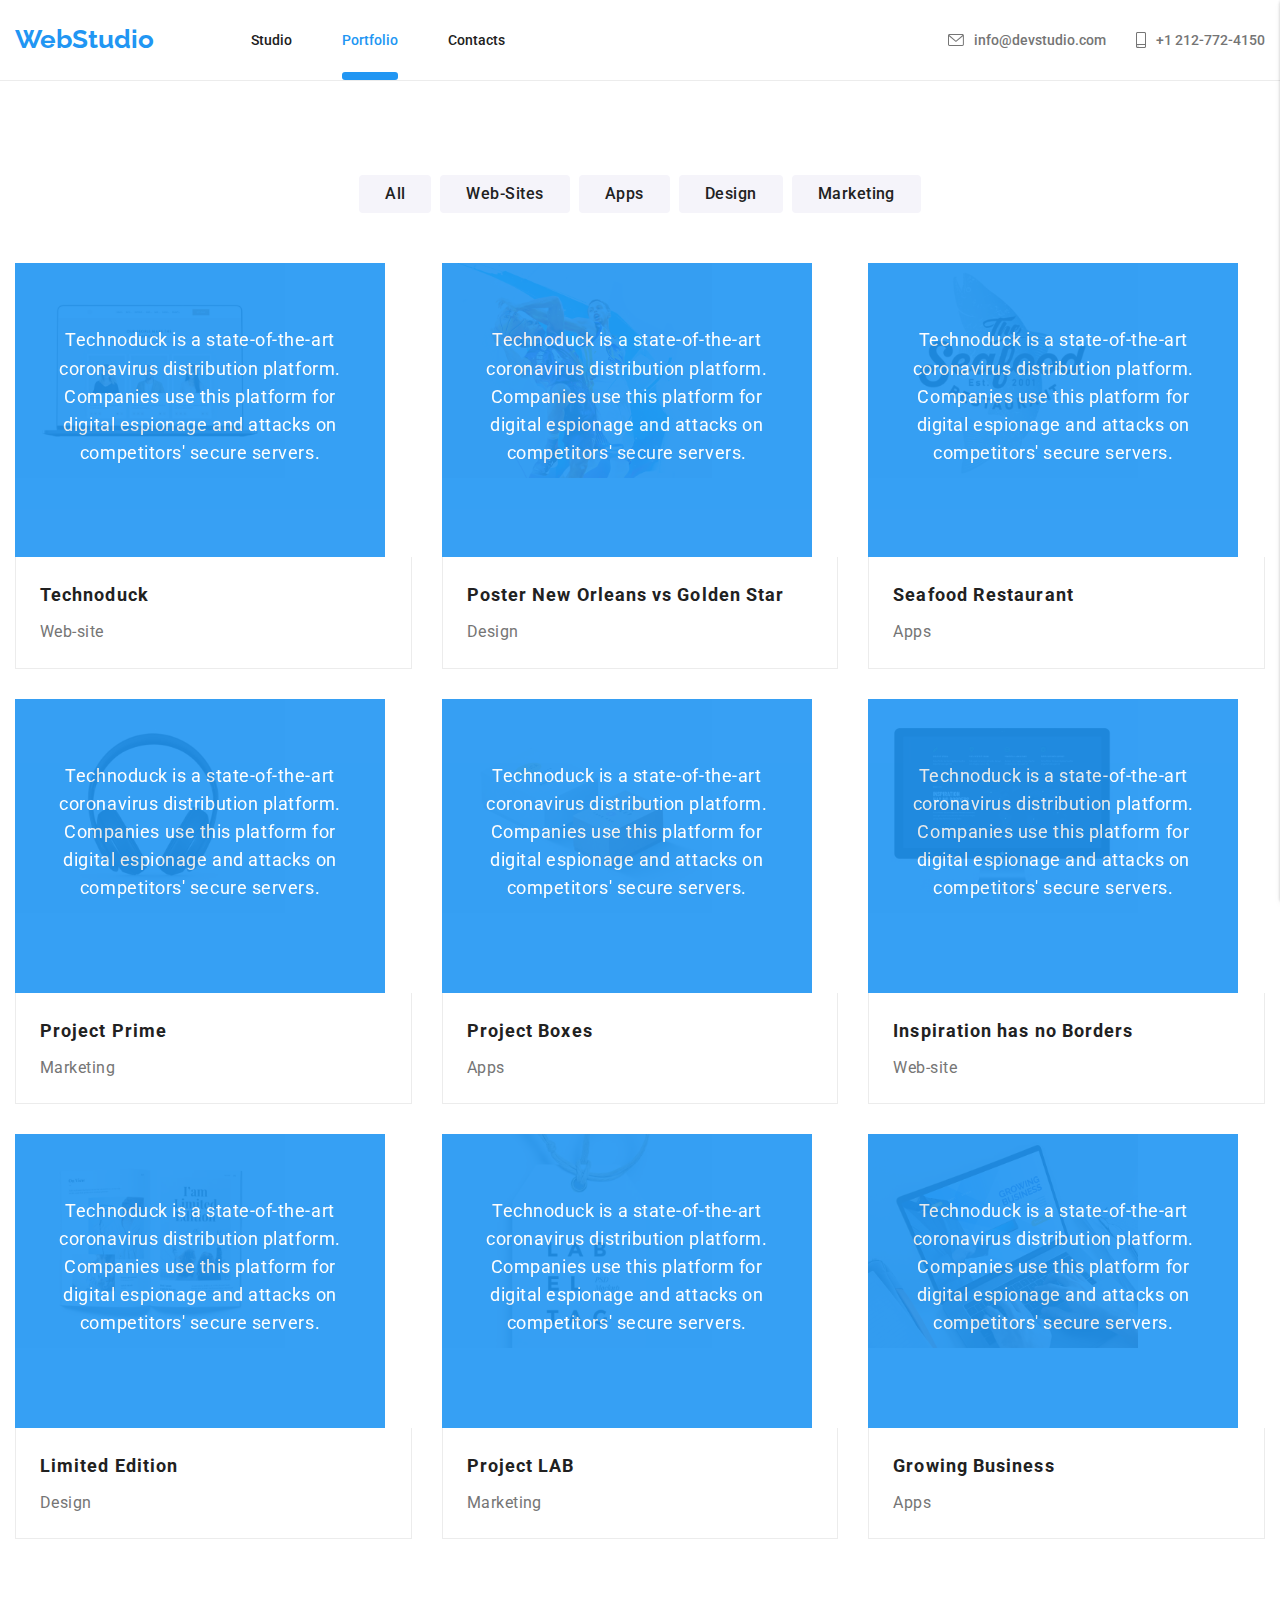
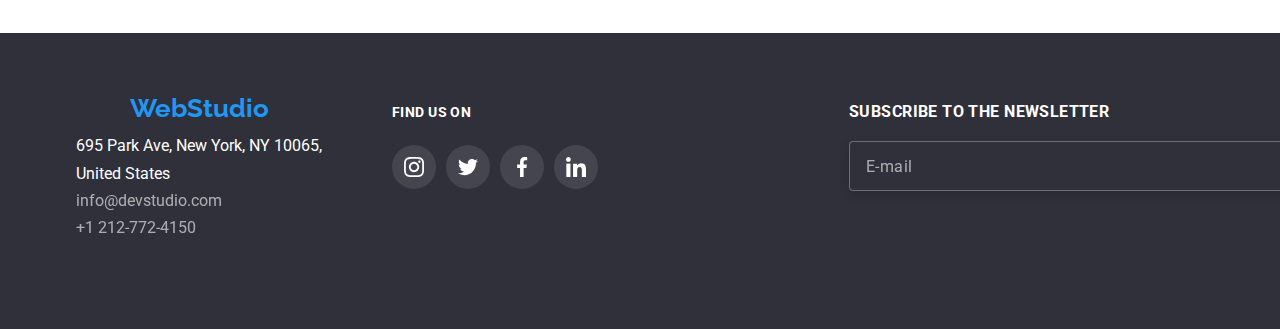
==== commit bd72b203: "images" ====
--- a/portfolio.html
+++ b/portfolio.html
@@ -127,12 +127,41 @@
         <ul class="project__card-list">
           <li class="project__card-item">
             <div class="project__card-image">
-              <img
-                src="assets/images/c1technoduck.jpg"
-                alt="laptop with profile pics"
-                height="294"
-                width="370"
-              />
+              <picture>
+                <source
+                  srcset="
+                    ./assets/images/c1technoducklaptopdesktop1x.jpg 1x,
+                    ./assets/images/c1technoducklaptopdesktop2x.jpg 2x
+                  "
+                  media="(min-width:1200px)"
+                  width="270"
+                  height="260"
+                />
+                <source
+                  srcset="
+                    ./assets/images/c1technoducklaptoptablet1x.jpg 1x,
+                    ./assets/images/c1technoducklaptoptablet2x.jpg 2x
+                  "
+                  media="(min-width:768px)"
+                  width="354"
+                  height="374"
+                />
+                <source
+                  srcset="
+                    ./assets/images/c1technoducklaptopmobile1x.jpg 1x,
+                    ./assets/images/c1technoducklaptopmobile2x.jpg 2x
+                  "
+                  media="(min-width:320px)"
+                  width="450"
+                  height="460"
+                />
+                <img
+                  src="./assets/images/c1technoducklaptopdesktop1x.jpg"
+                  alt="Laptop"
+                  width="270"
+                  height="260"
+                />
+              </picture>
               <p class="project__card-overlay">
                 Technoduck is a state-of-the-art coronavirus distribution
                 platform. Companies use this platform for digital espionage and
@@ -148,12 +177,41 @@
 
           <li class="project__card-item">
             <div class="project__card-image">
-              <img
-                src="assets/images/c2poster.jpg"
-                alt="Art of two basketball players"
-                height="294"
-                width="370"
-              />
+              <picture>
+                <source
+                  srcset="
+                    ./assets/images/c2posterdesktop1x.jpg 1x,
+                    ./assets/images/c2posterdesktop2x.jpg 2x
+                  "
+                  media="(min-width:1200px)"
+                  width="270"
+                  height="260"
+                />
+                <source
+                  srcset="
+                    ./assets/images/c2postertablet1x.jpg 1x,
+                    ./assets/images/c2postertablet2x.jpg 2x
+                  "
+                  media="(min-width:768px)"
+                  width="354"
+                  height="374"
+                />
+                <source
+                  srcset="
+                    ./assets/images/c2postermobile1x.jpg 1x,
+                    ./assets/images/c2postermobile2x.jpg 2x
+                  "
+                  media="(min-width:320px)"
+                  width="450"
+                  height="460"
+                />
+                <img
+                  src="./assets/images/c2posterdesktop1x.jpg"
+                  alt="Poster of Two Basketball Players"
+                  width="270"
+                  height="260"
+                />
+              </picture>
               <p class="project__card-overlay">
                 Technoduck is a state-of-the-art coronavirus distribution
                 platform. Companies use this platform for digital espionage and
@@ -167,12 +225,41 @@
           </li>
           <li class="project__card-item">
             <div class="project__card-image">
-              <img
-                src="assets/images/c3seafood.jpg"
-                alt="Fish Logo of a Seafood Restaurant"
-                height="294"
-                width="370"
-              />
+              <picture>
+                <source
+                  srcset="
+                    ./assets/images/c3seafooddesktop1x.jpg 1x,
+                    ./assets/images/c3seafooddesktop2x.jpg 2x
+                  "
+                  media="(min-width:1200px)"
+                  width="270"
+                  height="260"
+                />
+                <source
+                  srcset="
+                    ./assets/images/c3seafoodtablet1x.jpg 1x,
+                    ./assets/images/c3seafoodtablet2x.jpg 2x
+                  "
+                  media="(min-width:768px)"
+                  width="354"
+                  height="374"
+                />
+                <source
+                  srcset="
+                    ./assets/images/c3seafoodmobile1x.jpg 1x,
+                    ./assets/images/c3seafoodmobile2x.jpg 2x
+                  "
+                  media="(min-width:320px)"
+                  width="450"
+                  height="460"
+                />
+                <img
+                  src="./assets/images/c3seafooddesktop1x.jpg"
+                  alt="Seafood Logo with Fish on it"
+                  width="270"
+                  height="260"
+                />
+              </picture>
               <p class="project__card-overlay">
                 Technoduck is a state-of-the-art coronavirus distribution
                 platform. Companies use this platform for digital espionage and
@@ -187,12 +274,41 @@
 
           <li class="project__card-item">
             <div class="project__card-image">
-              <img
-                src="assets/images/d1project.jpg"
-                alt="Headphones"
-                height="294"
-                width="370"
-              />
+              <picture>
+                <source
+                  srcset="
+                    ./assets/images/d1projectdesktop1x.jpg 1x,
+                    ./assets/images/d1projectdesktop2x.jpg 2x
+                  "
+                  media="(min-width:1200px)"
+                  width="270"
+                  height="260"
+                />
+                <source
+                  srcset="
+                    ./assets/images/d1projecttablet1x.jpg 1x,
+                    ./assets/images/d1projecttablet2x.jpg 2x
+                  "
+                  media="(min-width:768px)"
+                  width="354"
+                  height="374"
+                />
+                <source
+                  srcset="
+                    ./assets/images/d1projectmobile1x.jpg 1x,
+                    ./assets/images/d1projectmobile2x.jpg 2x
+                  "
+                  media="(min-width:320px)"
+                  width="450"
+                  height="460"
+                />
+                <img
+                  src="./assets/images/d1projectdesktop1x.jpg"
+                  alt="Headphones"
+                  width="270"
+                  height="260"
+                />
+              </picture>
               <p class="project__card-overlay">
                 Technoduck is a state-of-the-art coronavirus distribution
                 platform. Companies use this platform for digital espionage and
@@ -206,12 +322,41 @@
           </li>
           <li class="project__card-item">
             <div class="project__card-image">
-              <img
-                src="assets/images/d2project.jpg"
-                alt="Boxes with customized Logos"
-                height="294"
-                width="370"
-              />
+              <picture>
+                <source
+                  srcset="
+                    ./assets/images/d2projectdesktop1x.jpg 1x,
+                    ./assets/images/d2projectdesktop2x.jpg 2x
+                  "
+                  media="(min-width:1200px)"
+                  width="270"
+                  height="260"
+                />
+                <source
+                  srcset="
+                    ./assets/images/d2projecttablet1x.jpg 1x,
+                    ./assets/images/d2projecttablet2x.jpg 2x
+                  "
+                  media="(min-width:768px)"
+                  width="354"
+                  height="374"
+                />
+                <source
+                  srcset="
+                    ./assets/images/d2projectmobile1x.jpg 1x,
+                    ./assets/images/d2projectmobile2x.jpg 2x
+                  "
+                  media="(min-width:320px)"
+                  width="450"
+                  height="460"
+                />
+                <img
+                  src="./assets/images/d2projectdesktop1x.jpg"
+                  alt="Boxes"
+                  width="270"
+                  height="260"
+                />
+              </picture>
               <p class="project__card-overlay">
                 Technoduck is a state-of-the-art coronavirus distribution
                 platform. Companies use this platform for digital espionage and
@@ -225,12 +370,41 @@
           </li>
           <li class="project__card-item">
             <div class="project__card-image">
-              <img
-                src="assets/images/d3inspiration.jpg"
-                alt="Computer Monitor featuring website"
-                height="294"
-                width="370"
-              />
+              <picture>
+                <source
+                  srcset="
+                    ./assets/images/d3inspirationdesktop1x.jpg 1x,
+                    ./assets/images/d3inspirationdesktop2x.jpg 2x
+                  "
+                  media="(min-width:1200px)"
+                  width="270"
+                  height="260"
+                />
+                <source
+                  srcset="
+                    ./assets/images/d3inspirationtablet1x.jpg 1x,
+                    ./assets/images/d3inspirationtablet2x.jpg 2x
+                  "
+                  media="(min-width:768px)"
+                  width="354"
+                  height="374"
+                />
+                <source
+                  srcset="
+                    ./assets/images/d3inspirationmobile1x.jpg 1x,
+                    ./assets/images/d3inspirationmobile2x.jpg 2x
+                  "
+                  media="(min-width:320px)"
+                  width="450"
+                  height="460"
+                />
+                <img
+                  src="./assets/images/d3inspirationdesktop1x.jpg"
+                  alt="Computer Monitor"
+                  width="270"
+                  height="260"
+                />
+              </picture>
               <p class="project__card-overlay">
                 Technoduck is a state-of-the-art coronavirus distribution
                 platform. Companies use this platform for digital espionage and
@@ -245,12 +419,41 @@
 
           <li class="project__card-item">
             <div class="project__card-image">
-              <img
-                src="assets/images/e1limited.jpg"
-                alt="Magazine Entry"
-                height="294"
-                width="370"
-              />
+              <picture>
+                <source
+                  srcset="
+                    ./assets/images/e1limiteddesktop1x.jpg 1x,
+                    ./assets/images/e1limiteddesktop2x.jpg 2x
+                  "
+                  media="(min-width:1200px)"
+                  width="270"
+                  height="260"
+                />
+                <source
+                  srcset="
+                    ./assets/images/e1limitedtablet1x.jpg 1x,
+                    ./assets/images/e1limitedtablet2x.jpg 2x
+                  "
+                  media="(min-width:768px)"
+                  width="354"
+                  height="374"
+                />
+                <source
+                  srcset="
+                    ./assets/images/e1limitedmobile1x.jpg 1x,
+                    ./assets/images/e1limitedmobile2x.jpg 2x
+                  "
+                  media="(min-width:320px)"
+                  width="450"
+                  height="460"
+                />
+                <img
+                  src="./assets/images/e1limiteddesktop1x.jpg"
+                  alt="Magazine"
+                  width="270"
+                  height="260"
+                />
+              </picture>
               <p class="project__card-overlay">
                 Technoduck is a state-of-the-art coronavirus distribution
                 platform. Companies use this platform for digital espionage and
@@ -264,12 +467,41 @@
           </li>
           <li class="project__card-item">
             <div class="project__card-image">
-              <img
-                src="assets/images/e2project.jpg"
-                alt="Label Tag"
-                height="294"
-                width="370"
-              />
+              <picture>
+                <source
+                  srcset="
+                    ./assets/images/e2labeldesktop1x.jpg 1x,
+                    ./assets/images/e2labeldesktop2x.jpg 2x
+                  "
+                  media="(min-width:1200px)"
+                  width="270"
+                  height="260"
+                />
+                <source
+                  srcset="
+                    ./assets/images/e2labeltablet1x.jpg 1x,
+                    ./assets/images/e2labeltablet2x.jpg 2x
+                  "
+                  media="(min-width:768px)"
+                  width="354"
+                  height="374"
+                />
+                <source
+                  srcset="
+                    ./assets/images/e2labelmobile1x.jpg 1x,
+                    ./assets/images/e2labelmobile2x.jpg 2x
+                  "
+                  media="(min-width:320px)"
+                  width="450"
+                  height="460"
+                />
+                <img
+                  src="./assets/images/e2labeldesktop1x.jpg"
+                  alt="Label Tag"
+                  width="270"
+                  height="260"
+                />
+              </picture>
               <p class="project__card-overlay">
                 Technoduck is a state-of-the-art coronavirus distribution
                 platform. Companies use this platform for digital espionage and
@@ -283,12 +515,41 @@
           </li>
           <li class="project__card-item">
             <div class="project__card-image">
-              <img
-                src="assets/images/e3growing.jpg"
-                alt="Laptop with hands typing"
-                height="294"
-                width="370"
-              />
+              <picture>
+                <source
+                  srcset="
+                    ./assets/images/e3growingdesktop1x.jpg 1x,
+                    ./assets/images/e3growingdesktop2x.jpg 2x
+                  "
+                  media="(min-width:1200px)"
+                  width="270"
+                  height="260"
+                />
+                <source
+                  srcset="
+                    ./assets/images/e3growingtablet1x.jpg 1x,
+                    ./assets/images/e3growingtablet2x.jpg 2x
+                  "
+                  media="(min-width:768px)"
+                  width="354"
+                  height="374"
+                />
+                <source
+                  srcset="
+                    ./assets/images/e3growingmobile1x.jpg 1x,
+                    ./assets/images/e3growingmobile2x.jpg 2x
+                  "
+                  media="(min-width:320px)"
+                  width="450"
+                  height="460"
+                />
+                <img
+                  src="./assets/images/e3growingdesktop1x.jpg"
+                  alt="Laptop"
+                  width="270"
+                  height="260"
+                />
+              </picture>
               <p class="project__card-overlay">
                 Technoduck is a state-of-the-art coronavirus distribution
                 platform. Companies use this platform for digital espionage and
--- a/css/main.min.css
+++ b/css/main.min.css
@@ -1 +1 @@
-@import"https://fonts.googleapis.com/css2?family=Raleway:wght@700&family=Roboto:wght@400;500;700;900&display=swap";.is-hidden{visibility:hidden;opacity:0;pointer-events:none}@keyframes modal-animation{0%{visibility:hidden;opacity:0;scale:0}100%{opacity:1;visibility:visible;scale:1}}.container{padding-left:15px;padding-right:15px;margin:0 auto;width:100%}@media screen and (min-width: 480px){.container{width:480 px}}@media screen and (min-width: 786px){.container{width:786 px}}@media screen and (min-width: 1200px){.container{width:1200 px}}a:link:active{cursor:pointer}a:link{text-decoration:none}body{font-family:roboto}button:hover,button:focus{cursor:pointer}button{border-radius:4px}ul{list-style:none}*{padding:0;margin:0}img{max-width:100%;height:auto;display:block}.customers__title{font-family:roboto;font-style:normal;font-weight:700;font-size:36px;line-height:1.172;color:#212121;letter-spacing:.03em;text-align:center;display:block;margin-bottom:30px}.customers__icon{fill:currentColor}.customers__link{width:170px;height:92px;display:flex;border:solid 1px #afb1b8;border-radius:4px;color:#afb1b8;justify-content:center;align-items:center;transition-property:color,border-color;transition-duration:250ms;transition-timing-function:cubic-bezier(0.4, 0, 0.2, 1)}.customers__link:hover,.customers__link:focus{border-color:#2196f3;color:#2196f3}.features__subtitle{font-weight:700;line-height:1.172;text-transform:uppercase;letter-spacing:.03em;color:#212121;margin-bottom:10px}.features__description{color:#757575;font-weight:400;font-size:14px;line-height:1.714;letter-spacing:.03em}.footer__logo{color:#2196f3;font-family:raleway;font-size:26px;font-weight:700;line-height:1.174;display:block;margin-bottom:9px}.address__link{color:#fff;font-weight:400;line-height:1.71;font-family:roboto}.address__contact{color:#fff;opacity:.6;line-height:1.71;font-weight:400;font-family:roboto}.footer__social-title{color:#fff;font-family:roboto;font-weight:700;line-height:1.71em;letter-spacing:.03em;font-size:14px;font-style:normal;margin-bottom:20px}.footer__social-link{border-radius:50%;width:44px;height:44px;display:flex;justify-content:center;align-items:center;color:#fff;fill:currentColor;background:rgba(255,255,255,.1);transition-property:background-color;transition-duration:250ms;transition-timing-function:cubic-bezier(0.4, 0, 0.2, 1)}.footer__social-link:hover,.footer__social-link:focus{background-color:#2196f3}.footer__social-icon{fill:currentColor}.email__label{font-family:"Roboto";font-style:normal;font-weight:700;font-size:14px;line-height:1.1428571429;letter-spacing:.03em;text-transform:uppercase;color:#fff}.email__input{border:1px solid rgba(255,255,255,.3);filter:drop-shadow(0px 4px 4px rgba(0, 0, 0, 0.15));border-radius:4px;font-family:"Roboto";font-style:normal;font-weight:400;font-size:16px;line-height:1.25;display:flex;align-items:center;letter-spacing:.03em;background-color:#2f303a;box-sizing:border-box;margin-top:20px;width:450px;height:50px;padding-left:16px;outline:none;color:#fff}.email__input::placeholder{color:rgba(255,255,255,.6)}.email__button{margin-top:20px;margin-left:12px;width:200px;height:50px;background-color:#2196f3;border:none;box-shadow:0px 4px 4px rgba(0,0,0,.15);border-radius:4px;font-family:"Roboto";font-style:normal;font-weight:700;font-size:16px;line-height:1.875;color:#fff;position:relative}.email__button:hover,.email__button:focus{color:#2196f3;background-color:#f5f4fa;border:solid 1px #2196f3;fill:#2196f3}.email__button:hover>.email__svg{fill:#2196f3}.email__button:focus>.email__svg{fill:#2196f3}.contact__icon{stroke-width:0;stroke:currentColor;fill:currentColor;margin-right:10px}.header__logo{color:#2196f3;font-family:raleway;font-size:26px;font-weight:700;line-height:1.174;margin-right:97px;padding-top:24px;padding-bottom:24px;display:block}.header__link{color:#212121;font-size:14px;font-weight:500;line-height:1.172;padding-top:32px;padding-bottom:32px;display:block;transition-property:color;transition-duration:250ms;transition-timing-function:cubic-bezier(0.4, 0, 0.2, 1)}.header__link:hover,.header__link:focus{color:#2196f3}.header__link--active{color:#2196f3;position:relative}.header__link--active::after{content:" ";position:absolute;left:0;bottom:0;display:block;width:100%;height:8px;border-radius:3px;background-color:#2196f3}.hero{padding:200px 0;background-image:linear-gradient(rgba(47, 48, 58, 0.4), rgba(47, 48, 58, 0.4)),url("../assets/images/herobackgroundimg.jpg");background-position:center;background-size:cover;background-repeat:no-repeat}.hero__title{font-weight:900;color:#fff;font-size:44px;line-height:1.36;letter-spacing:.06em;text-transform:uppercase;text-align:center;margin-bottom:30px}.hero__button{font-family:roboto;font-weight:700;background-color:#2196f3;color:#fff;font-size:16px;line-height:1.88;letter-spacing:.06em;margin:0 auto;display:block;padding:10px 20px;border:none;transition-property:background-color,color;transition-duration:250ms;transition-timing-function:cubic-bezier(0.4, 0, 0.2, 1);animation:modal-animation}.hero__button:hover,.hero__button:focus{background-color:#fff;color:#2196f3}.hero__button:click{animation-name:modal-animation;animation-duration:250ms;animation-timing-function:cubic-bezier(0.4, 0, 0.2, 1);animation:modal-animation}.modal__background{position:fixed;height:100vh;width:100vw;background:rgba(0,0,0,.2);top:0;left:0;animation-name:modal-animation}.modal{position:absolute;background-color:#fff;box-shadow:0px 1px 3px rgba(0,0,0,.12),0px 1px 1px rgba(0,0,0,.14),0px 2px 1px rgba(0,0,0,.2);border-radius:4px;width:528px;height:581px;top:50%;left:50%;transform:translate(-50%, -50%);animation-name:modal-animation;animation-duration:250ms;animation-timing-function:cubic-bezier(0.4, 0, 0.2, 1)}.modal__button{border:1px solid rgba(0,0,0,.1);border-radius:50%;width:30px;height:30px;color:#212121;background-color:#fff;position:absolute;top:8px;right:8px}.modal__button:hover,.modal__button:focus{cursor:pointer}.modal__button-icon{fill:#212121;left:22.22%;right:16.67%;top:16.67%;bottom:22.22%}.modal__form{position:relative}.modal__text{margin-top:40px;margin-left:40px;margin-bottom:12px;transform:translate -50%,-50%;font-family:roboto;font-weight:700;font-size:20px;line-height:1.15;letter-spacing:.03em;color:#212121}.modal__field{margin-left:40px;margin-bottom:10px}.modal__label{font-family:roboto;font-weight:400;font-size:12px;line-height:1.167;letter-spacing:.01em;color:#757575;display:block;margin-bottom:8px}.modal__wrapper{display:block;position:relative}.modal__box{border:1px solid rgba(33,33,33,.2);border-radius:4px;height:40px;width:448px;cursor:pointer;padding-left:42px;font-family:"Roboto";font-style:normal;font-weight:400;font-size:12px;line-height:.8571428571;color:#757575}.modal__box:hover,.modal__box:focus{border-color:#2196f3;outline:none}.modal__box:hover+.modal__icon,.modal__box:focus+.modal__icon{fill:#2196f3}.modal__comment{border:1px solid rgba(33,33,33,.2);border-radius:4px;height:120px;width:448px;cursor:pointer;padding:15px 0 15px 15px;padding:12px 16px;font-family:"Roboto";font-style:normal;font-weight:400;font-size:12px;line-height:.8571428571;color:#757575;resize:none}.modal__comment:hover,.modal__comment:focus{border-color:#2196f3;outline:none}.modal__comment::placeholder{font-family:"Roboto";font-style:normal;font-weight:400;font-size:12px;line-height:.8571428571;color:#757575}.modal__icon{position:absolute;top:16px;left:12px;fill:#757575}.modal__link{color:#2196f3;cursor:pointer}.modal__submit{padding:10px 55px;display:block;margin:20px auto 0;background-color:#2196f3;color:#fff;border:none;border-radius:4px;box-shadow:0px 4px 4px rgba(0,0,0,.15)}.modal__submit:hover,.modal__submit:focus{color:#fff;background-color:#2196f3;border:solid 1px #2196f3;cursor:pointer}.checkbox__wrapper{height:15px;width:16px;border:1px solid #757575;border-radius:2px;display:flex;align-items:center;justify-content:center;margin-right:10px}.checkbox{font-family:"Roboto";font-style:normal;font-weight:400;font-size:14px;line-height:1.7142857143;color:#757575;letter-spacing:.03em}.checkbox__hidden{position:absolute;width:1px;height:1px;margin:-1px;padding:0;overflow:hidden;border:0;clip:rect 0 0 0 0}.checkbox__hidden:checked+.checkbox__text>.checkbox__wrapper{background-color:#2196f3;border:none}.checkbox__text{display:flex;align-items:center}.checkbox__text:hover,.checkbox__text:focus{cursor:pointer}.checkbox__icon{fill:#fff}.project__text{padding:20px 24px;border-bottom:1px solid #ececec;border-left:1px solid #ececec;border-right:1px solid #ececec}.project__name{color:#212121;font-size:18px;line-height:2;letter-spacing:.06em;margin-bottom:4px}.project__description{font-size:16px;line-height:1.88;color:#757575;letter-spacing:.03em}.project__card-overlay{position:absolute;top:0;left:0;width:370px;height:294px;transform:translateY(295px);background-color:#2196f3;opacity:90%;color:#fff;font-family:roboto;font-weight:400;font-size:18px;line-height:1.56;letter-spacing:.03em;text-align:center;text-justify:center;padding-top:63px;padding-bottom:91px;padding-left:24px;padding-right:24px}.project__card-overlay{transform:translateY(0px);transition:transform 350ms ease}.project__card-item{background-color:#fff;margin-left:30px;margin-top:30px;flex-basis:calc(33.3333333333% - 30px);transition-property:box-shadow;transition-duration:250ms;transition-timing-function:cubic-bezier(0.4, 0, 0.2, 1);position:relative}.project__card-item:hover,.project__card-item:focus{box-shadow:0px 1px 1px rgba(0,0,0,.12),0px 4px 4px rgba(0,0,0,.06),1px 4px 6px rgba(0,0,0,.16)}.project__card-item{transform:translateY(0px);transition:transform 350ms ease}.project__button{font-size:16px;font-weight:500;line-height:1.63;background-color:#f5f4fa;border:2px;color:#212121;font-family:roboto;letter-spacing:.03em;padding-top:6px;padding-bottom:6px;padding-left:26px;padding-right:26px;transition-property:box-shadow,background-color,color;transition-duration:250ms;transition-timing-function:cubic-bezier(0.4, 0, 0.2, 1)}.project__button:hover,.project__button:focus{background-color:#2196f3;color:#fff;box-shadow:0px 3px 1px rgba(0,0,0,.1),0px 1px 2px rgba(0,0,0,.08),0px 2px 2px rgba(0,0,0,.12)}.project__card-image{position:relative;width:370px;height:294px;overflow:hidden}.services__title{display:none}@media screen and (min-width: 1200px){.services__title{color:#212121;font-weight:700;font-size:36px;line-height:1.172;letter-spacing:.03em;display:block;text-align:center;margin-bottom:50px}}.services-overlay__text{color:#fff;font-family:"Roboto";font-style:normal;font-weight:700;font-size:14px;line-height:1.14;letter-spacing:.03em;text-transform:uppercase;text-align:center}.team__title{color:#212121;font-weight:700;font-size:36px;line-height:1.172;letter-spacing:.03em;margin-bottom:50px;text-align:center}.team__name{color:#212121;font-weight:500;font-size:16px;line-height:1.172;letter-spacing:.03em;text-align:center;margin-top:30px;margin-bottom:10px}.team__work{font-size:16px;color:#757575;letter-spacing:.03em;text-align:center;margin-bottom:16px;background-color:#fff}.team__item{background-color:#fff;border-left:solid 1px #ececec;border-right:solid 1px #ececec;border-bottom:solid 1px #ececec;box-shadow:0px 1px 3px rgba(0,0,0,.12),0px 1px 1px rgba(0,0,0,.14),0px 2px 1px rgba(0,0,0,.2);border-bottom-left-radius:4px;border-bottom-right-radius:4px}.team__social-link{border-radius:50%;width:44px;height:44px;display:flex;justify-content:center;align-items:center;color:#afb1b8;fill:currentColor;transition-property:background-color,color;transition-duration:250ms;transition-timing-function:cubic-bezier(0.4, 0, 0.2, 1)}.team__social-link:hover,.team__social-link:focus{background-color:#2196f3;color:#fff}.team__social-icon:hover .team__social-icon:focus{fill:#fff}.customers{padding:94px 0}.customers__list{display:flex;flex-wrap:wrap;justify-content:center}@media screen and (min-width: 1200px){.customers__list{display:flex;justify-content:center}}.customers__item{margin-top:30px;margin-right:30px}@media screen and (min-width: 1200px){.customers__item:last-child{margin-right:0px}}.features{padding:94px 0}@media screen and (min-width: 786px){.features__list{display:flex;flex-wrap:wrap;justify-content:center;align-items:center}}@media screen and (min-width: 1200px){.features__list{display:flex}}@media screen and (min-width: 786px){.features__item{width:354px}}@media screen and (min-width: 1200px){.features__item:not(:last-child){margin-right:30px}}@media screen and (min-width: 1200px){.features__item{width:270px}}@media screen and (min-width: 786px){.features__item:nth-child(odd){margin-right:30px;margin-bottom:auto}}.features__icon{margin:25px 100px;display:flex;align-items:center;justify-content:center}.features__icon-background{background-color:#f5f4fa;border-radius:4px;margin-bottom:30px;display:flex;align-items:center;justify-content:center}.footer{background-color:#2f303a;padding:60px 0;display:flex;flex-wrap:wrap;align-content:flex-start}@media screen and (min-width: 1200px){.footer{width:1600px}}.footer__left{display:block;text-align:center;align-items:center;justify-items:center}@media screen and (min-width: 786px){.footer__left{align-content:flex-start}}@media screen and (min-width: 1200px){.footer__left{text-align:left}}.address{font-style:normal;margin-bottom:53px;align-items:center;justify-content:center;text-align:center;margin-right:auto}@media screen and (min-width: 786px){.address{margin-left:0px}}@media screen and (min-width: 1200px){.address{margin-bottom:27px;margin-right:0px}}.footer__sections{display:flex;flex-direction:column}@media screen and (min-width: 786px){.footer__sections{display:flex;flex-direction:row;flex-wrap:wrap;align-items:baseline;padding-left:76px;padding-right:89px;justify-content:space-evenly}}@media screen and (min-width: 1200px){.footer__sections{flex-direction:row;flex-wrap:nowrap;justify-content:center}}@media screen and (min-width: 1200px){.footer__middle{margin-right:93px;margin-left:70px}}.address__list{display:block;margin:0px}@media screen and (min-width: 1200px){.address__list{text-align:left}}.address__phone{display:block}.footer__social-list{display:flex;margin-bottom:60px;align-content:center;justify-content:center}.footer__social-item:not(:last-child){margin-right:10px}.footer__social-title{text-align:center}@media screen and (min-width: 1200px){.footer__social-title{text-align:left}}.email__items{display:flex;flex-direction:column;position:relative;justify-content:center;align-items:center;text-align:center}@media screen and (min-width: 1200px){.email__items{display:flex;flex-direction:row;text-align:left}}.email__label{text-align:center}@media screen and (min-width: 1200px){.email__label{text-align:left}}.footer__right{text-align:center}@media screen and (min-width: 1200px){.footer__right{margin-left:auto}}.email__svg{fill:#fff;position:absolute;right:25px;top:13px}.header{background-color:#fff;border-bottom:1px solid #ececec}.header__container{display:flex;position:relative}@media screen and (max-width: 480px){.header__container{margin-right:auto}}.header__item:not(:last-child){margin-right:50px}.contacts__list{margin-left:auto}@media screen and (max-width: 480px){.contacts__list{display:none}}@media(min-width: 786px){.contacts__list{display:block;margin-top:21px;margin-bottom:11px}}@media screen and (min-width: 1200px){.contacts__list{display:flex;margin-top:0;margin-bottom:0}}.contacts__item:not(:last-child){margin-right:30px}.contact__link{color:#757575;font-size:14px;font-weight:500;display:flex;align-items:center;transition-property:color;transition-duration:250ms;transition-timing-function:cubic-bezier(0.4, 0, 0.2, 1)}.contact__link:hover,.contact__link:focus{color:#2196f3}@media screen and (min-width: 786px){.contact__link{padding-bottom:10px;padding-top:0}}@media screen and (min-width: 1200px){.contact__link{padding-top:32px;padding-bottom:32px}}.header__list{display:none}@media screen and (min-width: 480px){.header__list{display:flex}}.project__section{padding:94px 0}.project__button-list{display:flex;margin-bottom:50px;justify-content:center}.project__button-item:not(:last-child){margin-right:9px}.project__card-list{display:flex;flex-wrap:wrap;margin-top:-30px;margin-left:-30px}.services{padding-bottom:94px}.services__list{display:none}@media screen and (min-width: 1200px){.services__list{display:flex;align-items:center;justify-content:center}}.services__item{justify-content:center;position:relative}.services__item:not(:last-child){margin-right:30px}.services-overlay__box{background-color:rgba(47,48,58,.8)}@media screen and (min-width: 1200px){.services-overlay__box{width:370px;position:absolute;bottom:0px;padding-top:27px;padding-bottom:27px}}.team{background-color:#f5f4fa;padding:94px 0}.team__social-list{display:flex;flex-wrap:wrap;justify-content:center;margin-bottom:24px}@media screen and (min-width: 1200px){.team__social-list{display:flex;justify-content:center;margin-bottom:24px}}.team__item{margin-top:30px}@media screen and (min-width: 1200px){.team__item:not(:last-child){margin-right:30px}}@media screen and (min-width: 786px){.team__item:nth-child(n-2){margin-right:30px}}.team__social-item:not(:last-child){margin-right:10px}.menu__container{position:fixed;width:100vw;height:100vh;left:0px;top:0px;z-index:999;padding:30px;background:#fff;box-shadow:0px 4px 8px rgba(0,0,0,.04),0px 2px 4px rgba(0,0,0,.08),0px 1px 3px rgba(0,0,0,.16);transform:translateX(100%)}.menu__container.is-open{transform:translateX(0)}.menu__contacts{display:flex;flex-direction:column;margin-bottom:274px;margin-top:40px;margin-left:40px}@media screen and (min-width: 786px){.menu__contacts{display:none}}.menu__contact-link{display:flex;flex-direction:column;margin-top:40px;margin-left:40px}@media screen and (min-width: 786px){.menu__contact-link{display:none}}.menu__socials{display:flex;flex-direction:row;margin-top:40px;margin-left:40px}@media screen and (min-width: 786px){.menu__socials{display:none}}.menu__socials-link{text-decoration:none;padding:10px;margin-right:10px;color:#2196f3;font-family:"Roboto";font-style:normal;font-weight:500;font-size:18px;line-height:22px}.menu__socials-link:not(:last-child){border-right:1px solid #2196f3}.menu__contacts-text{display:block;font-family:"Roboto";font-style:normal;font-weight:500;font-size:40px;line-height:47px;text-align:left;letter-spacing:.02em;color:#212121;padding-bottom:32px}.menu__contacts-text:hover{color:#2196f3}.menu__contacts-text:focus{color:#2196f3}.menu__phone{display:block;text-decoration:none;font-family:"Roboto";font-style:normal;font-weight:500;font-size:34px;line-height:40px;color:#212121;letter-spacing:.02em;margin-bottom:32px}.menu__email{display:block;text-decoration:none;font-family:"Roboto";font-style:normal;font-weight:500;font-size:24px;line-height:28px;letter-spacing:.02em;color:#757575}.js-close-menu{position:absolute;width:40px;height:40px;left:425px;top:10px;border:none;background-color:#fff}.menu__link{text-decoration:none;color:#2196f3}.button__remove{border:0}.menu{display:none}@media screen and (max-width: 480px){.menu{display:block;fill:#212121;position:absolute;right:22px;top:30%;bottom:63.33%}}.menu:hover{display:none}@media screen and (max-width: 480px){.menu:hover{display:block;fill:#2196f3}}/*# sourceMappingURL=main.min.css.map */+@import"https://fonts.googleapis.com/css2?family=Raleway:wght@700&family=Roboto:wght@400;500;700;900&display=swap";.is-hidden{visibility:hidden;opacity:0;pointer-events:none}@keyframes modal-animation{0%{visibility:hidden;opacity:0;scale:0}100%{opacity:1;visibility:visible;scale:1}}.container{padding-left:15px;padding-right:15px;margin:0 auto;width:100%}@media screen and (min-width: 480px){.container{width:480 px}}@media screen and (min-width: 786px){.container{width:786 px}}@media screen and (min-width: 1200px){.container{width:1200 px}}a:link:active{cursor:pointer}a:link{text-decoration:none}body{font-family:roboto}button:hover,button:focus{cursor:pointer}button{border-radius:4px}ul{list-style:none}*{padding:0;margin:0}img{max-width:100%;height:auto;display:block}.customers__title{font-family:roboto;font-style:normal;font-weight:700;font-size:36px;line-height:1.172;color:#212121;letter-spacing:.03em;text-align:center;display:block;margin-bottom:30px}.customers__icon{fill:currentColor}.customers__link{width:170px;height:92px;display:flex;border:solid 1px #afb1b8;border-radius:4px;color:#afb1b8;justify-content:center;align-items:center;transition-property:color,border-color;transition-duration:250ms;transition-timing-function:cubic-bezier(0.4, 0, 0.2, 1)}.customers__link:hover,.customers__link:focus{border-color:#2196f3;color:#2196f3}.features__subtitle{font-weight:700;line-height:1.172;text-transform:uppercase;letter-spacing:.03em;color:#212121;margin-bottom:10px}.features__description{color:#757575;font-weight:400;font-size:14px;line-height:1.714;letter-spacing:.03em}.footer__logo{color:#2196f3;font-family:raleway;font-size:26px;font-weight:700;line-height:1.174;display:block;margin-bottom:9px}.address__link{color:#fff;font-weight:400;line-height:1.71;font-family:roboto}.address__contact{color:#fff;opacity:.6;line-height:1.71;font-weight:400;font-family:roboto}.footer__social-title{color:#fff;font-family:roboto;font-weight:700;line-height:1.71em;letter-spacing:.03em;font-size:14px;font-style:normal;margin-bottom:20px}.footer__social-link{border-radius:50%;width:44px;height:44px;display:flex;justify-content:center;align-items:center;color:#fff;fill:currentColor;background:rgba(255,255,255,.1);transition-property:background-color;transition-duration:250ms;transition-timing-function:cubic-bezier(0.4, 0, 0.2, 1)}.footer__social-link:hover,.footer__social-link:focus{background-color:#2196f3}.footer__social-icon{fill:currentColor}.email__label{font-family:"Roboto";font-style:normal;font-weight:700;font-size:14px;line-height:1.1428571429;letter-spacing:.03em;text-transform:uppercase;color:#fff}.email__input{border:1px solid rgba(255,255,255,.3);filter:drop-shadow(0px 4px 4px rgba(0, 0, 0, 0.15));border-radius:4px;font-family:"Roboto";font-style:normal;font-weight:400;font-size:16px;line-height:1.25;display:flex;align-items:center;letter-spacing:.03em;background-color:#2f303a;box-sizing:border-box;margin-top:20px;width:450px;height:50px;padding-left:16px;outline:none;color:#fff}.email__input::placeholder{color:rgba(255,255,255,.6)}.email__button{margin-top:20px;margin-left:12px;width:200px;height:50px;background-color:#2196f3;border:none;box-shadow:0px 4px 4px rgba(0,0,0,.15);border-radius:4px;font-family:"Roboto";font-style:normal;font-weight:700;font-size:16px;line-height:1.875;color:#fff;position:relative}.email__button:hover,.email__button:focus{color:#2196f3;background-color:#f5f4fa;border:solid 1px #2196f3;fill:#2196f3}.email__button:hover>.email__svg{fill:#2196f3}.email__button:focus>.email__svg{fill:#2196f3}.contact__icon{stroke-width:0;stroke:currentColor;fill:currentColor;margin-right:10px}.header__logo{color:#2196f3;font-family:raleway;font-size:26px;font-weight:700;line-height:1.174;margin-right:97px;padding-top:24px;padding-bottom:24px;display:block}.header__link{color:#212121;font-size:14px;font-weight:500;line-height:1.172;padding-top:32px;padding-bottom:32px;display:block;transition-property:color;transition-duration:250ms;transition-timing-function:cubic-bezier(0.4, 0, 0.2, 1)}.header__link:hover,.header__link:focus{color:#2196f3}.header__link--active{color:#2196f3;position:relative}.header__link--active::after{content:" ";position:absolute;left:0;bottom:0;display:block;width:100%;height:8px;border-radius:3px;background-color:#2196f3}.hero{padding:200px 0;background-image:linear-gradient(rgba(47, 48, 58, 0.4), rgba(47, 48, 58, 0.4)),url("../assets/images/herobackgroundimg.jpg");background-position:center;background-size:cover;background-repeat:no-repeat}.hero__title{font-weight:900;color:#fff;font-size:44px;line-height:1.36;letter-spacing:.06em;text-transform:uppercase;text-align:center;margin-bottom:30px}.hero__button{font-family:roboto;font-weight:700;background-color:#2196f3;color:#fff;font-size:16px;line-height:1.88;letter-spacing:.06em;margin:0 auto;display:block;padding:10px 20px;border:none;transition-property:background-color,color;transition-duration:250ms;transition-timing-function:cubic-bezier(0.4, 0, 0.2, 1);animation:modal-animation}.hero__button:hover,.hero__button:focus{background-color:#fff;color:#2196f3}.hero__button:click{animation-name:modal-animation;animation-duration:250ms;animation-timing-function:cubic-bezier(0.4, 0, 0.2, 1);animation:modal-animation}.modal__background{position:fixed;height:100vh;width:100vw;background:rgba(0,0,0,.2);top:0;left:0;animation-name:modal-animation}.modal{position:absolute;background-color:#fff;box-shadow:0px 1px 3px rgba(0,0,0,.12),0px 1px 1px rgba(0,0,0,.14),0px 2px 1px rgba(0,0,0,.2);border-radius:4px;width:528px;height:581px;top:50%;left:50%;transform:translate(-50%, -50%);animation-name:modal-animation;animation-duration:250ms;animation-timing-function:cubic-bezier(0.4, 0, 0.2, 1)}.modal__button{border:1px solid rgba(0,0,0,.1);border-radius:50%;width:30px;height:30px;color:#212121;background-color:#fff;position:absolute;top:8px;right:8px}.modal__button:hover,.modal__button:focus{cursor:pointer}.modal__button-icon{fill:#212121;left:22.22%;right:16.67%;top:16.67%;bottom:22.22%}.modal__form{position:relative}.modal__text{margin-top:40px;margin-left:40px;margin-bottom:12px;transform:translate -50%,-50%;font-family:roboto;font-weight:700;font-size:20px;line-height:1.15;letter-spacing:.03em;color:#212121}.modal__field{margin-left:40px;margin-bottom:10px}.modal__label{font-family:roboto;font-weight:400;font-size:12px;line-height:1.167;letter-spacing:.01em;color:#757575;display:block;margin-bottom:8px}.modal__wrapper{display:block;position:relative}.modal__box{border:1px solid rgba(33,33,33,.2);border-radius:4px;height:40px;width:448px;cursor:pointer;padding-left:42px;font-family:"Roboto";font-style:normal;font-weight:400;font-size:12px;line-height:.8571428571;color:#757575}.modal__box:hover,.modal__box:focus{border-color:#2196f3;outline:none}.modal__box:hover+.modal__icon,.modal__box:focus+.modal__icon{fill:#2196f3}.modal__comment{border:1px solid rgba(33,33,33,.2);border-radius:4px;height:120px;width:448px;cursor:pointer;padding:15px 0 15px 15px;padding:12px 16px;font-family:"Roboto";font-style:normal;font-weight:400;font-size:12px;line-height:.8571428571;color:#757575;resize:none}.modal__comment:hover,.modal__comment:focus{border-color:#2196f3;outline:none}.modal__comment::placeholder{font-family:"Roboto";font-style:normal;font-weight:400;font-size:12px;line-height:.8571428571;color:#757575}.modal__icon{position:absolute;top:16px;left:12px;fill:#757575}.modal__link{color:#2196f3;cursor:pointer}.modal__submit{padding:10px 55px;display:block;margin:20px auto 0;background-color:#2196f3;color:#fff;border:none;border-radius:4px;box-shadow:0px 4px 4px rgba(0,0,0,.15)}.modal__submit:hover,.modal__submit:focus{color:#fff;background-color:#2196f3;border:solid 1px #2196f3;cursor:pointer}.checkbox__wrapper{height:15px;width:16px;border:1px solid #757575;border-radius:2px;display:flex;align-items:center;justify-content:center;margin-right:10px}.checkbox{font-family:"Roboto";font-style:normal;font-weight:400;font-size:14px;line-height:1.7142857143;color:#757575;letter-spacing:.03em}.checkbox__hidden{position:absolute;width:1px;height:1px;margin:-1px;padding:0;overflow:hidden;border:0;clip:rect 0 0 0 0}.checkbox__hidden:checked+.checkbox__text>.checkbox__wrapper{background-color:#2196f3;border:none}.checkbox__text{display:flex;align-items:center}.checkbox__text:hover,.checkbox__text:focus{cursor:pointer}.checkbox__icon{fill:#fff}.project__text{padding:20px 24px;border-bottom:1px solid #ececec;border-left:1px solid #ececec;border-right:1px solid #ececec}.project__name{color:#212121;font-size:18px;line-height:2;letter-spacing:.06em;margin-bottom:4px}.project__description{font-size:16px;line-height:1.88;color:#757575;letter-spacing:.03em}.project__card-overlay{position:absolute;top:0;left:0;width:370px;height:294px;transform:translateY(295px);background-color:#2196f3;opacity:90%;color:#fff;font-family:roboto;font-weight:400;font-size:18px;line-height:1.56;letter-spacing:.03em;text-align:center;text-justify:center;padding-top:63px;padding-bottom:91px;padding-left:24px;padding-right:24px}.project__card-overlay{transform:translateY(0px);transition:transform 350ms ease}.project__card-item{background-color:#fff;margin-left:30px;margin-top:30px;flex-basis:calc(33.3333333333% - 30px);transition-property:box-shadow;transition-duration:250ms;transition-timing-function:cubic-bezier(0.4, 0, 0.2, 1);position:relative}.project__card-item:hover,.project__card-item:focus{box-shadow:0px 1px 1px rgba(0,0,0,.12),0px 4px 4px rgba(0,0,0,.06),1px 4px 6px rgba(0,0,0,.16)}.project__card-item{transform:translateY(0px);transition:transform 350ms ease}.project__button{font-size:16px;font-weight:500;line-height:1.63;background-color:#f5f4fa;border:2px;color:#212121;font-family:roboto;letter-spacing:.03em;padding-top:6px;padding-bottom:6px;padding-left:26px;padding-right:26px;transition-property:box-shadow,background-color,color;transition-duration:250ms;transition-timing-function:cubic-bezier(0.4, 0, 0.2, 1)}.project__button:hover,.project__button:focus{background-color:#2196f3;color:#fff;box-shadow:0px 3px 1px rgba(0,0,0,.1),0px 1px 2px rgba(0,0,0,.08),0px 2px 2px rgba(0,0,0,.12)}.project__card-image{position:relative;width:370px;height:294px;overflow:hidden}.services__title{display:none}@media screen and (min-width: 1200px){.services__title{color:#212121;font-weight:700;font-size:36px;line-height:1.172;letter-spacing:.03em;display:block;text-align:center;margin-bottom:50px}}.services-overlay__text{color:#fff;font-family:"Roboto";font-style:normal;font-weight:700;font-size:14px;line-height:1.14;letter-spacing:.03em;text-transform:uppercase;text-align:center}.team__title{color:#212121;font-weight:700;font-size:36px;line-height:1.172;letter-spacing:.03em;margin-bottom:50px;text-align:center}.team__name{color:#212121;font-weight:500;font-size:16px;line-height:1.172;letter-spacing:.03em;text-align:center;margin-top:30px;margin-bottom:10px}.team__work{font-size:16px;color:#757575;letter-spacing:.03em;text-align:center;margin-bottom:16px;background-color:#fff}.team__item{background-color:#fff;border-left:solid 1px #ececec;border-right:solid 1px #ececec;border-bottom:solid 1px #ececec;box-shadow:0px 1px 3px rgba(0,0,0,.12),0px 1px 1px rgba(0,0,0,.14),0px 2px 1px rgba(0,0,0,.2);border-bottom-left-radius:4px;border-bottom-right-radius:4px}.team__social-link{border-radius:50%;width:44px;height:44px;display:flex;justify-content:center;align-items:center;color:#afb1b8;fill:currentColor;transition-property:background-color,color;transition-duration:250ms;transition-timing-function:cubic-bezier(0.4, 0, 0.2, 1)}.team__social-link:hover,.team__social-link:focus{background-color:#2196f3;color:#fff}.team__social-icon:hover .team__social-icon:focus{fill:#fff}.customers{padding:94px 0}.customers__list{display:flex;flex-wrap:wrap;justify-content:center}@media screen and (min-width: 1200px){.customers__list{display:flex;justify-content:center}}.customers__item{margin-top:30px;margin-right:30px}@media screen and (min-width: 1200px){.customers__item:last-child{margin-right:0px}}.features{padding:94px 0}@media screen and (min-width: 786px){.features__list{display:flex;flex-wrap:wrap;justify-content:center;align-items:center}}@media screen and (min-width: 1200px){.features__list{display:flex}}@media screen and (min-width: 786px){.features__item{width:354px}}@media screen and (min-width: 1200px){.features__item:not(:last-child){margin-right:30px}}@media screen and (min-width: 1200px){.features__item{width:270px}}@media screen and (min-width: 786px){.features__item:nth-child(odd){margin-right:30px;margin-bottom:auto}}.features__icon{margin:25px 100px;display:flex;align-items:center;justify-content:center}.features__icon-background{background-color:#f5f4fa;border-radius:4px;margin-bottom:30px;display:flex;align-items:center;justify-content:center}.footer{background-color:#2f303a;padding:60px 0;display:flex;flex-wrap:wrap;align-content:flex-start}@media screen and (min-width: 1200px){.footer{width:1600px}}.footer__left{display:block;text-align:center;align-items:center;justify-items:center}@media screen and (min-width: 786px){.footer__left{align-content:flex-start}}@media screen and (min-width: 1200px){.footer__left{text-align:left}}.address{font-style:normal;margin-bottom:53px;align-items:center;justify-content:center;text-align:center;margin-right:auto}@media screen and (min-width: 786px){.address{margin-left:0px}}@media screen and (min-width: 1200px){.address{margin-bottom:27px;margin-right:0px}}.footer__sections{display:flex;flex-direction:column}@media screen and (min-width: 786px){.footer__sections{display:flex;flex-direction:row;flex-wrap:wrap;align-items:baseline;padding-left:76px;padding-right:89px;justify-content:space-evenly}}@media screen and (min-width: 1200px){.footer__sections{flex-direction:row;flex-wrap:nowrap;justify-content:center}}@media screen and (min-width: 1200px){.footer__middle{margin-right:93px;margin-left:70px}}.address__list{display:block;margin:0px}@media screen and (min-width: 1200px){.address__list{text-align:left}}.address__phone{display:block}.footer__social-list{display:flex;margin-bottom:60px;align-content:center;justify-content:center}.footer__social-item:not(:last-child){margin-right:10px}.footer__social-title{text-align:center}@media screen and (min-width: 1200px){.footer__social-title{text-align:left}}.email__items{display:flex;flex-direction:column;position:relative;justify-content:center;align-items:center;text-align:center}@media screen and (min-width: 1200px){.email__items{display:flex;flex-direction:row;text-align:left}}.email__label{text-align:center}@media screen and (min-width: 1200px){.email__label{text-align:left}}.footer__right{text-align:center}@media screen and (min-width: 1200px){.footer__right{margin-left:auto}}.email__svg{fill:#fff;position:absolute;right:25px;top:13px}.header{background-color:#fff;border-bottom:1px solid #ececec}.header__container{display:flex;position:relative}@media screen and (max-width: 480px){.header__container{margin-right:auto}}.header__item:not(:last-child){margin-right:50px}.contacts__list{margin-left:auto}@media screen and (max-width: 480px){.contacts__list{display:none}}@media(min-width: 786px){.contacts__list{display:block;margin-top:21px;margin-bottom:11px}}@media screen and (min-width: 1200px){.contacts__list{display:flex;margin-top:0;margin-bottom:0}}.contacts__item:not(:last-child){margin-right:30px}.contact__link{color:#757575;font-size:14px;font-weight:500;display:flex;align-items:center;transition-property:color;transition-duration:250ms;transition-timing-function:cubic-bezier(0.4, 0, 0.2, 1)}.contact__link:hover,.contact__link:focus{color:#2196f3}@media screen and (min-width: 786px){.contact__link{padding-bottom:10px;padding-top:0}}@media screen and (min-width: 1200px){.contact__link{padding-top:32px;padding-bottom:32px}}.header__list{display:none}@media screen and (min-width: 480px){.header__list{display:flex}}.project__section{padding:94px 0}.project__button-list{display:flex;margin-bottom:50px;justify-content:center}.project__button-item:not(:last-child){margin-right:9px}.project__card-list{display:flex;flex-wrap:wrap;margin-top:-30px;margin-left:-30px}.services{padding-bottom:94px}.services__list{display:none}@media screen and (min-width: 1200px){.services__list{display:flex;align-items:center;justify-content:center}}.services__item{justify-content:center;position:relative}.services__item:not(:last-child){margin-right:30px}.services-overlay__box{background-color:rgba(47,48,58,.8)}@media screen and (min-width: 1200px){.services-overlay__box{width:370px;position:absolute;bottom:0px;padding-top:27px;padding-bottom:27px}}.team{background-color:#f5f4fa;padding:94px 0}.team__social-list{display:flex;flex-wrap:wrap;justify-content:center;margin-bottom:24px}@media screen and (min-width: 1200px){.team__social-list{display:flex;justify-content:center;margin-bottom:24px}}.team__item{margin-top:30px}@media screen and (min-width: 1200px){.team__item:not(:last-child){margin-right:30px}}@media screen and (min-width: 786px){.team__item:nth-child(n-2){margin-right:30px}}.team__social-item:not(:last-child){margin-right:10px}.menu__container{position:fixed;width:100vw;height:100vh;left:0px;top:0px;z-index:999;padding:30px;background:#fff;box-shadow:0px 4px 8px rgba(0,0,0,.04),0px 2px 4px rgba(0,0,0,.08),0px 1px 3px rgba(0,0,0,.16);transform:translateX(100%)}.menu__container.is-open{transform:translateX(0)}.menu__contacts{display:flex;flex-direction:column;margin-bottom:274px;margin-top:40px;margin-left:40px}@media screen and (min-width: 786px){.menu__contacts{display:none}}.menu__contactshover,.menu__contactsfocus{color:#2196f3}.menu__contact-link{display:flex;flex-direction:column;margin-top:40px;margin-left:40px}@media screen and (min-width: 786px){.menu__contact-link{display:none}}.menu__contact-linkhover,.menu__contact-linkfocus{color:#2196f3}.menu__socials{display:flex;flex-direction:row;margin-top:40px;margin-left:40px}@media screen and (min-width: 786px){.menu__socials{display:none}}.menu__socials-link{text-decoration:none;padding:10px;margin-right:10px;color:#2196f3;font-family:"Roboto";font-style:normal;font-weight:500;font-size:18px;line-height:22px}.menu__socials-link:not(:last-child){border-right:1px solid #2196f3}.menu__contacts-text{display:block;font-family:"Roboto";font-style:normal;font-weight:500;font-size:40px;line-height:47px;text-align:left;letter-spacing:.02em;color:#212121;padding-bottom:32px}.menu__contacts-text:hover{color:#2196f3}.menu__contacts-text:focus{color:#2196f3}.menu__phone{display:block;text-decoration:none;font-family:"Roboto";font-style:normal;font-weight:500;font-size:34px;line-height:40px;color:#212121;letter-spacing:.02em;margin-bottom:32px}.menu__email{display:block;text-decoration:none;font-family:"Roboto";font-style:normal;font-weight:500;font-size:24px;line-height:28px;letter-spacing:.02em;color:#757575}.js-close-menu{position:absolute;width:40px;height:40px;left:425px;top:10px;border:none;background-color:#fff}.menu__link{text-decoration:none;color:#2196f3}.button__remove{border:0}.menu{display:none}@media screen and (max-width: 480px){.menu{display:block;fill:#212121;position:absolute;right:22px;top:30%;bottom:63.33%}}.menu:hover{display:none}@media screen and (max-width: 480px){.menu:hover{display:block;fill:#2196f3}}/*# sourceMappingURL=main.min.css.map */